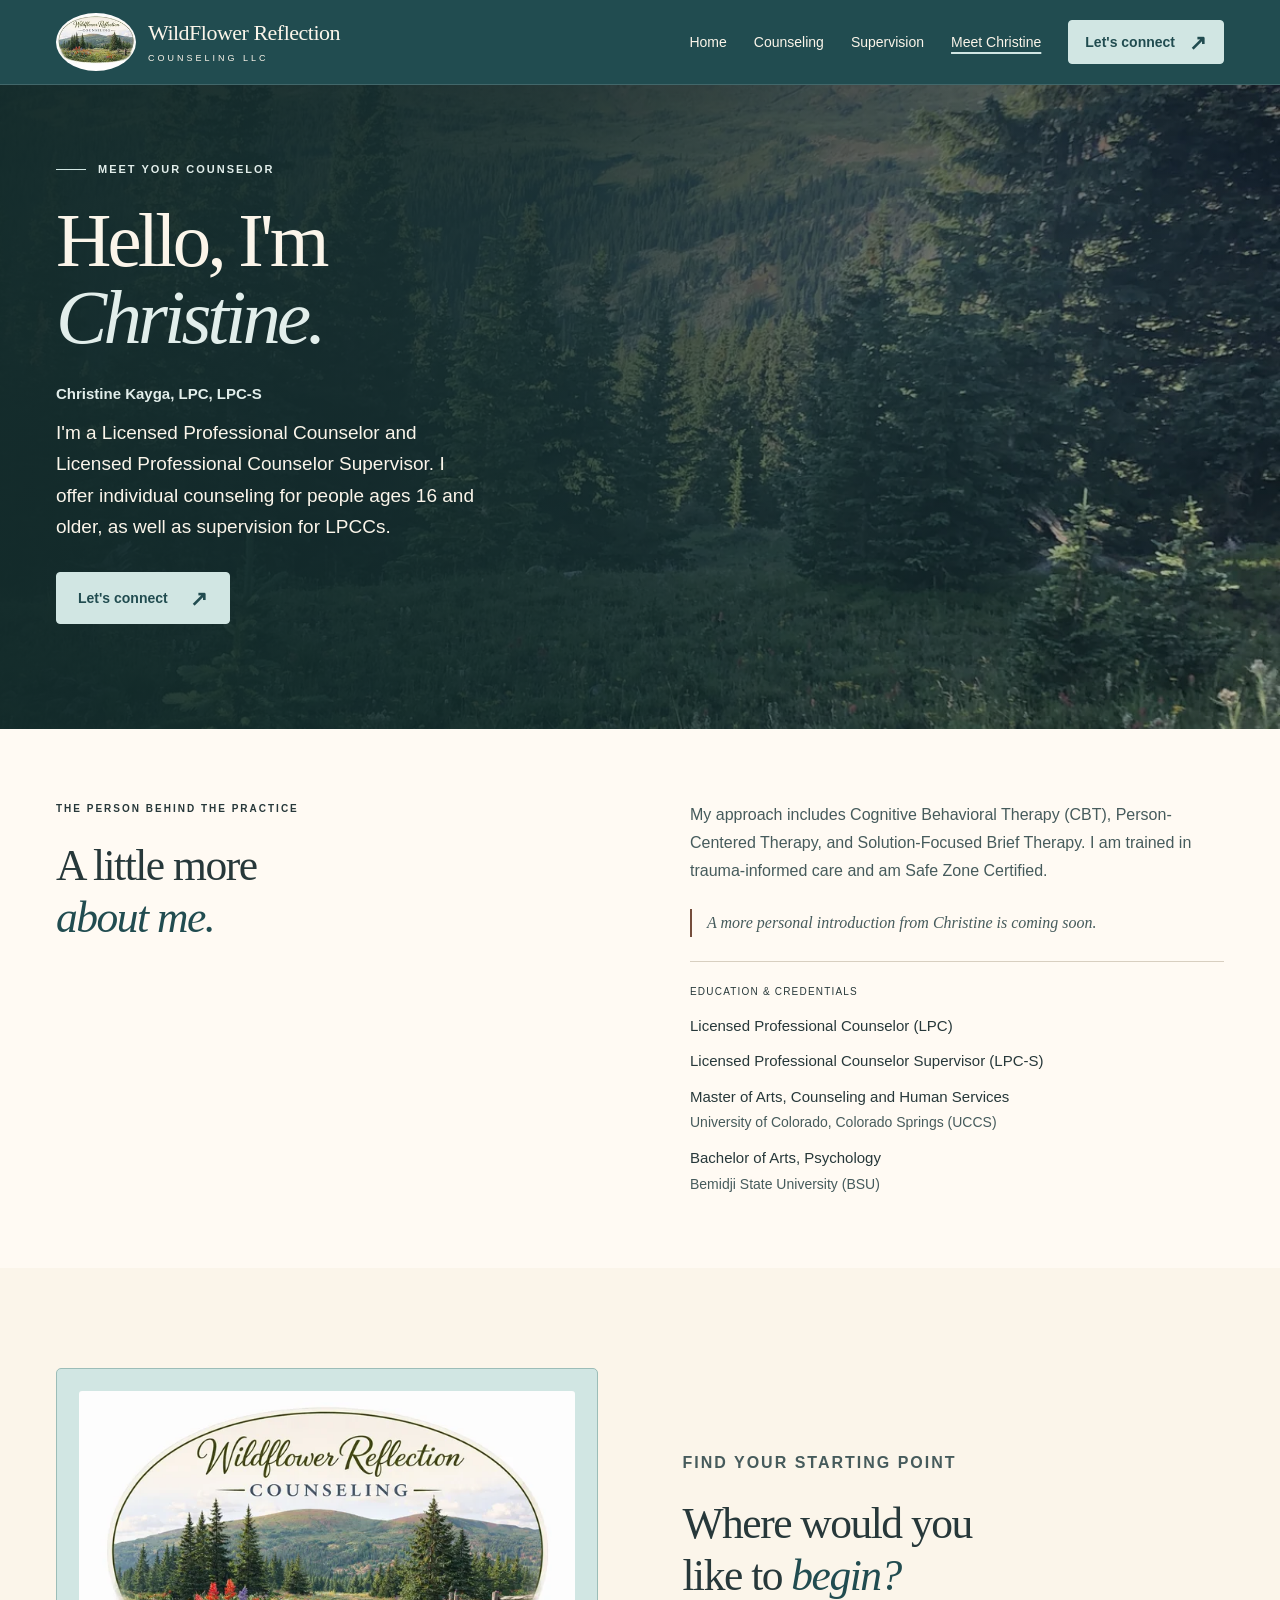
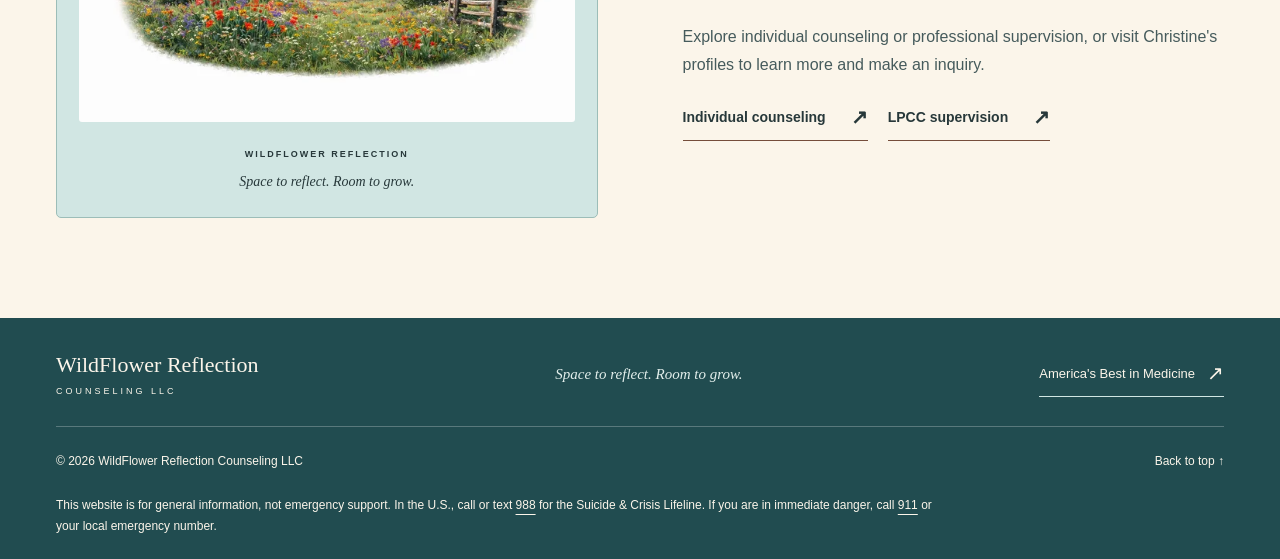
==== christine.html @ 5a918723 "Switch WildFlower to Linen & Riverstone palette Co-authored-by: Copilot <223556219+Copilot@users.nor" ====
<!doctype html>
<html lang="en">
  <head>
    <meta charset="utf-8">
    <meta name="viewport" content="width=device-width, initial-scale=1">
    <meta name="theme-color" content="#214c50">
    <meta name="description" content="Meet Christine Kayga, LPC, LPC-S. Explore her counseling approaches, education, and credentials at WildFlower Reflection Counseling LLC.">
    <title>Meet Christine Kayga | WildFlower Reflection Counseling</title>
    <link rel="icon" href="favicon.svg" type="image/svg+xml">
    <link rel="stylesheet" href="styles.css?v=linen-riverstone">
    <script src="script.js" defer></script>
  </head>
  <body>
    <a class="skip-link" href="#main">Skip to content</a>
    <header class="site-header">
      <div class="container header-inner">
        <a class="brand" href="index.html" aria-label="WildFlower Reflection Counseling home">
          <img src="image/wildflower-logo-160.webp" width="160" height="107" alt="Wildflower Reflection Counseling mountain and wildflower logo">
          <span class="brand-name">WildFlower Reflection<span>COUNSELING LLC</span></span>
        </a>
        <button class="menu-toggle" type="button" aria-expanded="false" aria-controls="primary-nav">Menu <span aria-hidden="true">☰</span></button>
        <nav class="primary-nav" id="primary-nav" aria-label="Main navigation">
          <a href="index.html">Home</a>
          <a href="counseling.html">Counseling</a>
          <a href="supervision.html">Supervision</a>
          <a href="christine.html" aria-current="page">Meet Christine</a>
          <a class="button button-small" href="connect.html">Let's connect <span aria-hidden="true">↗</span></a>
        </nav>
      </div>
    </header>
    <main id="main">
      <section class="hero page-hero container" id="top" aria-labelledby="hero-title">
        <div class="hero-copy">
          <p class="eyebrow"><span class="little-line"></span> MEET YOUR COUNSELOR</p>
          <h1 id="hero-title">Hello, I'm<br><em>Christine.</em></h1>
          <p class="credential-line">Christine Kayga, LPC, LPC-S</p>
          <p class="hero-description">I'm a Licensed Professional Counselor and Licensed Professional Counselor Supervisor. I offer individual counseling for people ages 16 and older, as well as supervision for LPCCs.</p>
          <a class="button" href="connect.html">Let's connect <span aria-hidden="true">↗</span></a>
        </div>
        <div class="hero-visual">
          <div class="photo-frame" data-background-media>
            <img class="hero-photo" src="image/mountain-meadow-1200.webp" srcset="image/mountain-meadow-640.webp 640w, image/mountain-meadow-1200.webp 1200w" sizes="100vw" alt="" width="2000" height="1500" fetchpriority="high">
            <video class="background-video" data-src="" muted loop playsinline preload="none" aria-hidden="true" tabindex="-1"></video>
            <button class="video-toggle" type="button" hidden>Play background video</button>
          </div>
          <p class="video-status sr-only" role="status"></p>
        </div>
      </section>
      <section class="faq-section section" aria-labelledby="bio-title">
        <div class="container approach-section">
          <div><p class="eyebrow">THE PERSON BEHIND THE PRACTICE</p><h2 id="bio-title">A little more<br><em>about me.</em></h2></div>
          <div class="about-copy">
            <p>My approach includes Cognitive Behavioral Therapy (CBT), Person-Centered Therapy, and Solution-Focused Brief Therapy. I am trained in trauma-informed care and am Safe Zone Certified.</p>
            <!-- Replace this note with Christine's approved first-person bio when supplied. -->
            <p class="bio-note">A more personal introduction from Christine is coming soon.</p>
            <!-- Add Christine's approved mission statement here when supplied. -->
            <div class="education"><h3>Education &amp; credentials</h3><ul><li><strong>Licensed Professional Counselor (LPC)</strong></li><li><strong>Licensed Professional Counselor Supervisor (LPC-S)</strong></li><li><strong>Master of Arts, Counseling and Human Services</strong><span>University of Colorado, Colorado Springs (UCCS)</span></li><li><strong>Bachelor of Arts, Psychology</strong><span>Bemidji State University (BSU)</span></li></ul></div>
          </div>
        </div>
      </section>
      <section class="section container about-section" aria-labelledby="story-title">
        <div class="about-art">
          <div class="logo-mat"><img src="image/wildflower-logo-640.webp" alt="Wildflower Reflection Counseling logo featuring a mountain meadow in bloom" width="640" height="427" loading="lazy" decoding="async"></div>
          <div class="about-caption"><span class="eyebrow">WILDFLOWER REFLECTION</span><span>Space to reflect. Room to grow.</span></div>
        </div>
        <div class="approach-copy"><p class="eyebrow">FIND YOUR STARTING POINT</p><h2 id="story-title">Where would you<br>like to <em>begin?</em></h2><p>Explore individual counseling or professional supervision, or visit Christine's profiles to learn more and make an inquiry.</p><div class="page-links"><a class="text-link" href="counseling.html">Individual counseling <span aria-hidden="true">↗</span></a><a class="text-link" href="supervision.html">LPCC supervision <span aria-hidden="true">↗</span></a></div></div>
      </section>
    </main>
    <footer class="site-footer">
      <div class="container">
        <div class="footer-main"><a class="footer-brand" href="index.html">WildFlower Reflection<span>COUNSELING LLC</span></a><p>Space to reflect. Room to grow.</p><a class="text-link" href="https://americasbestinmedicine.com/providers/christinem-kayga" target="_blank" rel="noopener noreferrer">America's Best in Medicine <span aria-hidden="true">↗</span><span class="sr-only"> (opens in a new tab)</span></a></div>
        <div class="footer-bottom"><p>&copy; <span id="year">2026</span> WildFlower Reflection Counseling LLC</p><a href="#top">Back to top ↑</a></div>
        <p class="crisis-note">This website is for general information, not emergency support. In the U.S., call or text <a href="tel:988">988</a> for the Suicide &amp; Crisis Lifeline. If you are in immediate danger, call <a href="tel:911">911</a> or your local emergency number.</p>
      </div>
    </footer>
  </body>
</html>
---- styles.css ----
@charset "UTF-8";

:root {
  color-scheme: light;
  --cream: #fbf5ea;
  --oat-light: #fffaf3;
  --oat-deep: #eee5d7;
  --patina: #214c50;
  --patina-hover: #173a3e;
  --turquoise: #d1e6e3;
  --turquoise-light: #e2eeeb;
  --turquoise-line: #9cbdb8;
  --ink: #27383a;
  --muted: #465b5c;
  --clay: #754d3b;
  --line: #d8cfc0;
  --serif: Georgia, "Times New Roman", serif;
  --sans: "Avenir Next", Avenir, "Segoe UI", sans-serif;
}

* { box-sizing: border-box; }
html { scroll-behavior: smooth; scroll-padding-top: 106px; }
body { margin: 0; background: var(--cream); color: var(--ink); font-family: var(--sans); font-size: 16px; line-height: 1.75; -webkit-font-smoothing: antialiased; }
a { color: inherit; text-underline-offset: 5px; }
button { font: inherit; }
img { display: block; max-width: 100%; height: auto; }
svg { display: block; }
::selection { background: var(--turquoise); color: var(--ink); }
:focus-visible { outline: 3px solid var(--clay); outline-offset: 5px; }
.container { width: min(1200px, calc(100% - 112px)); margin-inline: auto; }
.svg-definitions { position: absolute; width: 0; height: 0; overflow: hidden; }
.sr-only { position: absolute; width: 1px; height: 1px; padding: 0; margin: -1px; overflow: hidden; clip-path: inset(50%); white-space: nowrap; border: 0; }
.skip-link { position: fixed; top: 12px; left: 12px; padding: 10px 20px; background: var(--ink); color: white; z-index: 20; transform: translateY(-160%); }
.skip-link:focus { transform: translateY(0); }
.site-header { position: sticky; top: 0; z-index: 10; background: var(--patina); color: var(--cream); border-bottom: 1px solid #ffffff26; }
.header-inner { display: flex; align-items: center; justify-content: space-between; gap: 30px; min-height: 84px; }
.brand { display: flex; align-items: center; gap: 12px; min-height: 44px; text-decoration: none; }
.brand img { width: 80px; height: 58px; object-fit: cover; border-radius: 50%; }
.brand-name { font-family: var(--serif); font-size: 22px; line-height: 1.2; letter-spacing: -.5px; }
.brand-name > span, .footer-brand > span { display: block; font-family: var(--sans); font-size: 9px; font-weight: 500; letter-spacing: 3px; margin-top: 7px; }
.primary-nav { display: flex; align-items: center; gap: 27px; font-size: 14px; font-weight: 500; }
.primary-nav > a:not(.button) { display: inline-flex; align-items: center; min-height: 44px; text-decoration: none; }
.primary-nav > a:not(.button):hover { text-decoration: underline; }
.primary-nav > a[aria-current="page"]:not(.button) { text-decoration: underline; text-decoration-color: var(--turquoise); text-decoration-thickness: 2px; }
.primary-nav > .button[aria-current="page"] { box-shadow: inset 0 0 0 2px var(--patina), inset 0 0 0 3px var(--turquoise); }
.menu-toggle { display: none; }
.button { display: inline-flex; align-items: center; justify-content: center; gap: 22px; min-height: 52px; padding: 12px 21px; background: var(--patina); color: var(--cream); border: 1px solid var(--patina); border-radius: 4px; font-size: 14px; font-weight: 600; text-decoration: none; transition: background .2s, color .2s; }
.button:hover { background: var(--patina-hover); }
.button > span[aria-hidden] { font-size: 21px; line-height: 1; }
.button-small { min-height: 44px; padding: 8px 16px; gap: 14px; }
.site-header .button, .hero .button { background: var(--turquoise); border-color: var(--turquoise); color: var(--patina); }
.site-header .button:hover, .hero .button:hover { background: var(--turquoise-light); }
.site-header :focus-visible, .hero :focus-visible, .site-footer :focus-visible { outline-color: var(--oat-light); }
.hero { position: relative; isolation: isolate; display: grid; align-items: center; width: 100%; min-height: clamp(530px, 73svh, 780px); background: var(--patina); color: var(--cream); }
.hero-copy { position: relative; width: min(1200px, calc(100% - 112px)); margin-inline: auto; padding-block: 76px 105px; pointer-events: none; }
.hero-copy :is(h1, p, a) { pointer-events: auto; }
.hero-actions { display: flex; flex-wrap: wrap; gap: 12px; }
.hero .button-outline { background: transparent; color: var(--cream); border-color: var(--cream); }
.hero .button-outline:hover { background: var(--cream); color: var(--patina); }
.eyebrow { font-size: 10px; font-weight: 600; letter-spacing: 2px; line-height: 1.6; margin: 0 0 23px; }
.hero .eyebrow { display: flex; gap: 12px; align-items: center; color: var(--turquoise-light); font-size: 11px; letter-spacing: 2px; }
.little-line { width: 30px; height: 1px; background: var(--turquoise); flex-shrink: 0; }
h1, h2, h3, p { margin-top: 0; }
h1, h2, h3 { font-family: var(--serif); font-weight: 400; }
h1 { font-size: clamp(54px, 7.5vw, 108px); line-height: 1.01; letter-spacing: -.05em; margin-bottom: 24px; }
h1 em, h2 em { font-weight: 400; color: var(--patina); }
.hero h1 em { color: var(--turquoise-light); }
.hero-description { max-width: 40ch; color: var(--cream); font-size: clamp(16px, 1.5vw, 19px); line-height: 1.65; margin-bottom: 30px; }
.hero-visual { position: absolute; z-index: -1; inset: 0; pointer-events: none; }
.photo-frame { position: absolute; inset: 0; overflow: hidden; }
.photo-frame::after { content: ""; position: absolute; inset: 0; background: linear-gradient(90deg, #132b2af5, #132b2acd 43%, #132b2a33 100%); pointer-events: none; }
.hero-photo { width: 100%; height: 100%; object-fit: cover; object-position: center 38%; }
.background-video { position: absolute; inset: 0; width: 100%; height: 100%; object-fit: cover; opacity: 0; pointer-events: none; }
.has-video .background-video { opacity: 1; }
.video-toggle { position: absolute; z-index: 2; bottom: 36px; right: clamp(20px, 4vw, 56px); min-height: 44px; width: max-content; max-width: calc(100% - 40px); padding: 9px 16px; border: 1px solid #ffffff80; border-radius: 4px; background: var(--patina); color: white; font-size: 12px; cursor: pointer; pointer-events: auto; }
.video-toggle:hover { background: var(--patina-hover); }
.video-toggle[hidden] { display: none; }
.video-status:not(.sr-only) { position: absolute; z-index: 2; right: clamp(20px, 4vw, 56px); bottom: 88px; max-width: min(32ch, calc(100% - 40px)); padding: 8px 12px; border-radius: 4px; background: var(--patina); color: var(--cream); font-size: 12px; line-height: 1.5; margin: 0; }
.hero:has(.video-toggle:not([hidden])) .hero-copy { padding-bottom: 176px; }
.page-hero { min-height: clamp(410px, 57svh, 610px); }
.page-hero h1 { font-size: clamp(48px, 6vw, 86px); }
.credential-line { color: var(--turquoise-light); font-weight: 600; font-size: 15px; margin-bottom: 10px; }
.approach-grid { display: grid; grid-template-columns: repeat(3, minmax(0, 1fr)); gap: 20px; }
.approach-grid .service-card { padding: 28px; }
.approach-grid h3 { font-size: 27px; margin-top: 25px; }
.section-description { max-width: 600px; font-size: 14px; color: var(--muted); margin-bottom: 28px; }
.approach-details, .inquiry-section { padding-bottom: 65px; }
.page-links { display: flex; flex-wrap: wrap; gap: 20px; }
.profile-actions { display: flex; flex-direction: column; align-items: stretch; gap: 12px; margin-top: auto; }
.inquiry-section h3 { margin-top: 25px; }
.inquiry-note { max-width: 800px; margin: 28px 0 0; font-size: 13px; color: var(--muted); }
.values-strip { background: var(--oat-deep); border-block: 1px solid var(--line); }
.values-inner { display: flex; justify-content: center; align-items: center; gap: 62px; padding-block: 21px; font-size: 11px; letter-spacing: 1.2px; }
.value-star { color: var(--clay); font-size: 20px; }
.section { padding-block: 100px; }
h2 { font-size: clamp(35px, 3.4vw, 47px); line-height: 1.18; letter-spacing: -1.5px; margin-bottom: 22px; }
.approach-section { display: grid; grid-template-columns: 1fr 1fr; gap: 100px; align-items: start; }
.approach-section h2 { margin-bottom: 0; }
.approach-copy { padding-top: 4px; }
.approach-copy p { font-size: 16px; color: var(--muted); }
.approach-copy .lead { font-size: 18px; line-height: 1.65; color: var(--ink); margin-bottom: 16px; }
.text-link { display: inline-flex; justify-content: space-between; align-items: center; gap: 25px; min-height: 44px; font-size: 14px; font-weight: 600; text-decoration: none; border-bottom: 1px solid var(--clay); padding-block: 5px; }
.text-link:hover { border-bottom-color: var(--ink); }
.text-link > span[aria-hidden] { font-size: 20px; }
.services-section { padding-block: 77px 42px; background: var(--oat-light); }
.section-heading { display: flex; justify-content: space-between; gap: 20px; align-items: center; margin-bottom: 33px; }
.section-heading .eyebrow { margin-bottom: 15px; }
.section-heading h2 { margin-bottom: 0; }
.heading-flower { width: 65px; height: 88px; transform: rotate(12deg); margin-right: 12px; color: var(--clay); }
.service-grid { display: grid; grid-template-columns: 1fr 1fr; gap: 24px; }
.service-card { display: flex; flex-direction: column; padding: 34px 38px; background: var(--turquoise); border: 1px solid var(--turquoise-line); border-top: 3px solid var(--patina); border-radius: 5px; }
.supervision-card { background: var(--turquoise-light); }
.card-top { display: flex; align-items: center; justify-content: space-between; margin-bottom: 27px; gap: 10px; }
.card-number { font-size: 11px; letter-spacing: 1.5px; font-weight: 650; color: var(--clay); }
.card-icon { width: 35px; height: 35px; border: 1px solid var(--turquoise-line); border-radius: 50%; display: grid; place-items: center; font-size: 21px; }
.service-card h3 { font-size: 34px; letter-spacing: -.7px; line-height: 1.15; margin-bottom: 19px; }
.service-card p { color: var(--muted); font-size: 16px; max-width: 42ch; margin-bottom: 24px; }
.approach-grid .service-card p { margin-bottom: 0; }
.service-tags { display: flex; flex-wrap: wrap; gap: 8px; margin-top: auto; margin-bottom: 25px; }
.service-tags > span { border: 1px solid var(--turquoise-line); border-radius: 20px; font-size: 11px; padding: 4px 12px; }
.service-card .text-link { display: flex; padding-top: 15px; border-bottom: 0; border-top: 1px solid var(--turquoise-line); }
.services-note { text-align: center; font-family: var(--serif); font-size: 14px; font-style: italic; margin: 28px 0 0; color: var(--muted); }
.about-section { display: grid; grid-template-columns: 1fr 1fr; gap: 85px; align-items: center; }
.about-art { padding: 22px; border: 1px solid var(--turquoise-line); border-radius: 5px; background: var(--turquoise); }
.logo-mat { display: flex; align-items: center; background: #fff; border-radius: 3px; overflow: hidden; }
.logo-mat img { width: 100%; }
.about-caption { text-align: center; margin-top: 25px; }
.about-caption .eyebrow { display: block; margin-bottom: 6px; font-size: 9px; }
.about-caption > span:last-child { font-family: var(--serif); font-style: italic; font-size: 14px; }
.about-copy .eyebrow { margin-bottom: 16px; }
.about-copy h2 { margin-bottom: 10px; }
.about-copy p { font-size: 16px; color: var(--muted); }
.about-copy .bio-note { font-family: var(--serif); font-size: 16px; font-style: italic; border-left: 2px solid var(--clay); padding-left: 15px; margin-block: 24px; }
.education { border-top: 1px solid var(--line); padding-top: 21px; }
.education h3 { font-family: var(--sans); font-size: 10px; letter-spacing: 1.2px; text-transform: uppercase; margin-bottom: 12px; }
.education ul { list-style: none; padding: 0; margin: 0; }
.education li { font-size: 15px; line-height: 1.7; margin-top: 10px; }
.education strong { font-weight: 500; display: block; }
.education li span { color: var(--muted); font-size: 14px; }
.faq-section { background: var(--oat-light); padding-block: 72px; }
.faq-layout { display: grid; grid-template-columns: .85fr 1.15fr; gap: 90px; }
.faq-layout > div > p:last-child { color: var(--muted); font-size: 13px; }
.faq-list { border-top: 1px solid var(--line); }
details { border-bottom: 1px solid var(--line); }
summary { display: flex; align-items: center; justify-content: space-between; gap: 16px; list-style: none; cursor: pointer; font-size: 16px; font-weight: 600; padding: 18px 0; }
summary::-webkit-details-marker { display: none; }
summary span { font-size: 22px; font-weight: 300; transition: transform .2s; }
details[open] summary span { transform: rotate(45deg); }
details p { color: var(--muted); font-size: 16px; padding-right: 28px; margin-bottom: 22px; }
.button-outline { background: transparent; color: var(--patina); }
.button-outline:hover { background: var(--oat-light); }
.site-footer { background: var(--patina); color: var(--cream); padding-block: 33px 22px; }
.footer-main { display: flex; align-items: center; justify-content: space-between; gap: 25px; padding-bottom: 29px; }
.footer-brand { font-family: var(--serif); font-size: 22px; line-height: 1.2; text-decoration: none; }
.footer-main p { font-family: var(--serif); font-style: italic; font-size: 15px; color: var(--turquoise-light); margin: 0; }
.footer-main .text-link { font-size: 13px; gap: 12px; font-weight: 400; border-color: var(--turquoise); }
.footer-bottom { display: flex; align-items: center; justify-content: space-between; border-top: 1px solid #ffffff40; padding-top: 12px; font-size: 12px; color: var(--cream); gap: 15px; }
.footer-bottom p { margin: 0; }
.footer-bottom a { display: inline-flex; align-items: center; min-height: 44px; text-decoration: none; }
.crisis-note { font-size: 12px; color: var(--cream); margin: 12px 0 0; max-width: 890px; }

@media (max-width: 1100px) {
  .container:not(.hero), .hero-copy { width: calc(100% - 64px); }
  .brand-name { font-size: 19px; }
  .brand img { width: 62px; height: 46px; }
  .primary-nav { gap: 19px; font-size: 12px; }
  .values-inner { gap: 35px; }
  .approach-section, .about-section, .faq-layout { gap: 50px; }
  .service-card { padding: 29px; }
}
@media (max-width: 800px) {
  html { scroll-padding-top: 84px; }
  html:not(.js) { scroll-padding-top: 20px; }
  html:not(.js) .site-header { position: static; }
  .header-inner { flex-wrap: wrap; padding-block: 10px; gap: 9px; min-height: 72px; }
  .brand-name { font-size: 20px; }
  .brand img { width: 67px; height: 49px; }
  .primary-nav { width: 100%; justify-content: space-between; gap: 16px; }
  .js .menu-toggle { display: flex; align-items: center; gap: 8px; min-height: 44px; background: transparent; border: 1px solid #ffffff65; padding: 6px 12px; border-radius: 3px; font-size: 13px; color: inherit; }
  .js .primary-nav { display: none; }
  .js .primary-nav.is-open { display: flex; max-height: max(75px, calc(100dvh - 100px)); overflow: auto; padding: 8px 6px; }
  .hero-copy { padding-block: 74px 88px; }
  .photo-frame::after { background: linear-gradient(90deg, #132b2af0, #132b2acb 65%, #132b2a75); }
  .approach-grid { grid-template-columns: 1fr; }
  .approach-grid .service-card p { max-width: none; font-size: 14px; }
  .values-inner { gap: 22px; font-size: 9px; letter-spacing: .5px; }
  .section { padding-block: 65px; }
  .approach-section, .about-section, .faq-layout { gap: 32px; }
  .service-card { padding: 24px; }
  .service-card h3 { font-size: 30px; }
  .card-number { letter-spacing: 1px; }
  .about-art { padding-inline: 15px; }
  .footer-main { flex-wrap: wrap; }
}
@media (max-width: 600px) {
  .container:not(.hero), .hero-copy { width: calc(100% - 40px); }
  .brand { gap: 8px; }
  .brand-name { font-size: 17px; }
  .brand-name > span { font-size: 8px; letter-spacing: 2px; }
  .brand img { width: 48px; height: 38px; }
  .header-inner { gap: 12px; }
  .js .menu-toggle { padding: 5px 9px; }
  .primary-nav, .js .primary-nav.is-open { flex-direction: column; align-items: stretch; gap: 0; }
  .primary-nav > a { padding: 12px; justify-content: center; text-align: center; }
  .primary-nav .button { margin-top: 8px; }
  .hero { min-height: 0; }
  .hero-copy { padding-block: 64px 60px; }
  .hero .eyebrow { font-size: 10px; letter-spacing: 1.2px; margin-bottom: 18px; }
  .hero h1 { font-size: clamp(44px, 11vw, 66px); }
  .hero-actions { flex-direction: column; align-items: stretch; max-width: 335px; }
  .hero-actions .button { justify-content: space-between; }
  .hero-photo { object-position: 59% 38%; }
  .photo-frame::after { background: linear-gradient(130deg, #132b2aef, #132b2aba 65%, #132b2a99); }
  .values-inner { flex-wrap: wrap; column-gap: 13px; row-gap: 4px; padding-block: 16px; font-size: 9px; }
  .value-star { font-size: 14px; }
  .values-inner > .value-star:nth-of-type(4) { display: none; }
  .values-inner > span:last-child { flex-basis: 100%; text-align: center; }
  .section { padding-block: 56px; }
  .approach-section, .about-section, .faq-layout { grid-template-columns: 1fr; gap: 28px; }
  h2 { font-size: 36px; }
  .eyebrow { margin-bottom: 16px; }
  .approach-copy .lead { font-size: 17px; }
  .services-section { padding-block: 50px 27px; }
  .section-heading { gap: 5px; }
  .section-heading h2 { font-size: 34px; }
  .heading-flower { width: 50px; height: 70px; flex-shrink: 0; margin-right: 0; }
  .service-grid { grid-template-columns: 1fr; gap: 16px; }
  .service-card { padding: 27px; }
  .service-card h3 { font-size: 34px; }
  .services-note { font-size: 12px; }
  .about-art { max-width: 390px; margin-inline: auto; width: 100%; padding: 28px 20px 22px; }
  .about-copy { padding-top: 10px; }
  .faq-layout { gap: 20px; }
  .faq-layout h2 br { display: none; }
  .faq-layout > div > p:last-child br { display: none; }
  .footer-main { flex-direction: column; align-items: flex-start; gap: 20px; }
  .footer-bottom { align-items: center; }
  .footer-bottom a { white-space: nowrap; }
}
@media (max-width: 359px) {
  .brand-name { font-size: 15px; }
  .brand img { width: 40px; }
  .hero .eyebrow { letter-spacing: .5px; }
}
@media (prefers-reduced-motion: reduce) {
  html { scroll-behavior: auto; }
  *, *::before, *::after { transition: none !important; }
}
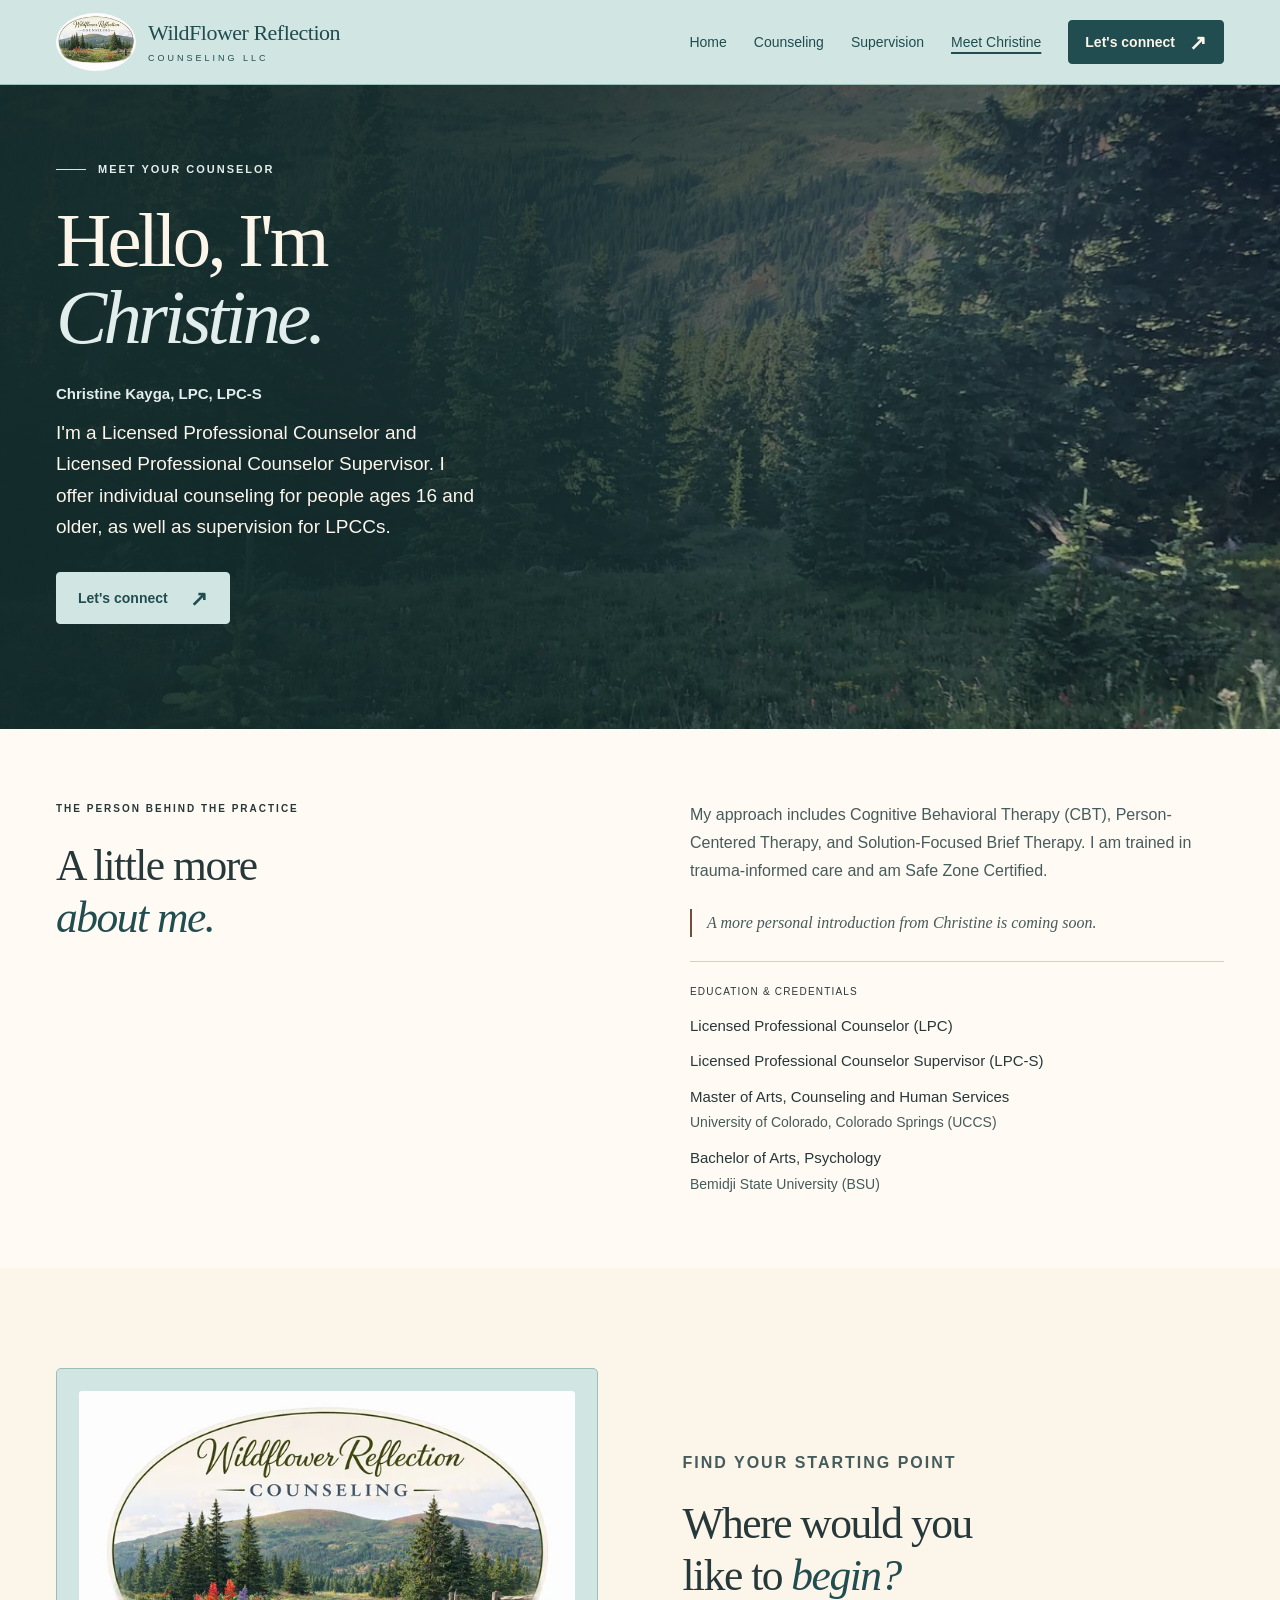
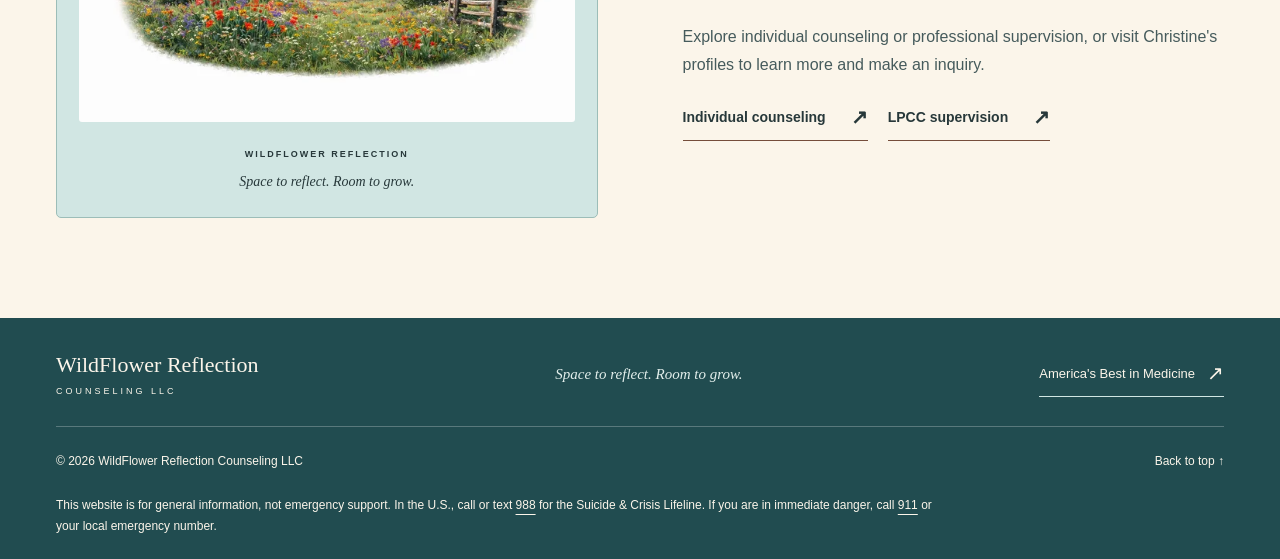
==== commit d701badd: "Coordinate sticky navigation with the turquoise palette Co-authored-by: Copilot <223556219+Copilot@u" ====
--- a/christine.html
+++ b/christine.html
@@ -3,7 +3,7 @@
   <head>
     <meta charset="utf-8">
     <meta name="viewport" content="width=device-width, initial-scale=1">
-    <meta name="theme-color" content="#214c50">
+    <meta name="theme-color" content="#d1e6e3">
     <meta name="description" content="Meet Christine Kayga, LPC, LPC-S. Explore her counseling approaches, education, and credentials at WildFlower Reflection Counseling LLC.">
     <title>Meet Christine Kayga | WildFlower Reflection Counseling</title>
     <link rel="icon" href="favicon.svg" type="image/svg+xml">
--- a/styles.css
+++ b/styles.css
@@ -32,7 +32,7 @@
 .sr-only { position: absolute; width: 1px; height: 1px; padding: 0; margin: -1px; overflow: hidden; clip-path: inset(50%); white-space: nowrap; border: 0; }
 .skip-link { position: fixed; top: 12px; left: 12px; padding: 10px 20px; background: var(--ink); color: white; z-index: 20; transform: translateY(-160%); }
 .skip-link:focus { transform: translateY(0); }
-.site-header { position: sticky; top: 0; z-index: 10; background: var(--patina); color: var(--cream); border-bottom: 1px solid #ffffff26; }
+.site-header { position: sticky; top: 0; z-index: 10; background: var(--turquoise); color: var(--patina); border-bottom: 1px solid var(--turquoise-line); }
 .header-inner { display: flex; align-items: center; justify-content: space-between; gap: 30px; min-height: 84px; }
 .brand { display: flex; align-items: center; gap: 12px; min-height: 44px; text-decoration: none; }
 .brand img { width: 80px; height: 58px; object-fit: cover; border-radius: 50%; }
@@ -41,16 +41,17 @@
 .primary-nav { display: flex; align-items: center; gap: 27px; font-size: 14px; font-weight: 500; }
 .primary-nav > a:not(.button) { display: inline-flex; align-items: center; min-height: 44px; text-decoration: none; }
 .primary-nav > a:not(.button):hover { text-decoration: underline; }
-.primary-nav > a[aria-current="page"]:not(.button) { text-decoration: underline; text-decoration-color: var(--turquoise); text-decoration-thickness: 2px; }
+.primary-nav > a[aria-current="page"]:not(.button) { text-decoration: underline; text-decoration-color: var(--patina); text-decoration-thickness: 2px; }
 .primary-nav > .button[aria-current="page"] { box-shadow: inset 0 0 0 2px var(--patina), inset 0 0 0 3px var(--turquoise); }
 .menu-toggle { display: none; }
 .button { display: inline-flex; align-items: center; justify-content: center; gap: 22px; min-height: 52px; padding: 12px 21px; background: var(--patina); color: var(--cream); border: 1px solid var(--patina); border-radius: 4px; font-size: 14px; font-weight: 600; text-decoration: none; transition: background .2s, color .2s; }
 .button:hover { background: var(--patina-hover); }
 .button > span[aria-hidden] { font-size: 21px; line-height: 1; }
 .button-small { min-height: 44px; padding: 8px 16px; gap: 14px; }
-.site-header .button, .hero .button { background: var(--turquoise); border-color: var(--turquoise); color: var(--patina); }
-.site-header .button:hover, .hero .button:hover { background: var(--turquoise-light); }
-.site-header :focus-visible, .hero :focus-visible, .site-footer :focus-visible { outline-color: var(--oat-light); }
+.hero .button { background: var(--turquoise); border-color: var(--turquoise); color: var(--patina); }
+.hero .button:hover { background: var(--turquoise-light); }
+.site-header :focus-visible { outline-color: var(--patina); }
+.hero :focus-visible, .site-footer :focus-visible { outline-color: var(--oat-light); }
 .hero { position: relative; isolation: isolate; display: grid; align-items: center; width: 100%; min-height: clamp(530px, 73svh, 780px); background: var(--patina); color: var(--cream); }
 .hero-copy { position: relative; width: min(1200px, calc(100% - 112px)); margin-inline: auto; padding-block: 76px 105px; pointer-events: none; }
 .hero-copy :is(h1, p, a) { pointer-events: auto; }
@@ -176,7 +177,7 @@
   .brand-name { font-size: 20px; }
   .brand img { width: 67px; height: 49px; }
   .primary-nav { width: 100%; justify-content: space-between; gap: 16px; }
-  .js .menu-toggle { display: flex; align-items: center; gap: 8px; min-height: 44px; background: transparent; border: 1px solid #ffffff65; padding: 6px 12px; border-radius: 3px; font-size: 13px; color: inherit; }
+  .js .menu-toggle { display: flex; align-items: center; gap: 8px; min-height: 44px; background: transparent; border: 1px solid var(--patina); padding: 6px 12px; border-radius: 3px; font-size: 13px; color: inherit; }
   .js .primary-nav { display: none; }
   .js .primary-nav.is-open { display: flex; max-height: max(75px, calc(100dvh - 100px)); overflow: auto; padding: 8px 6px; }
   .hero-copy { padding-block: 74px 88px; }
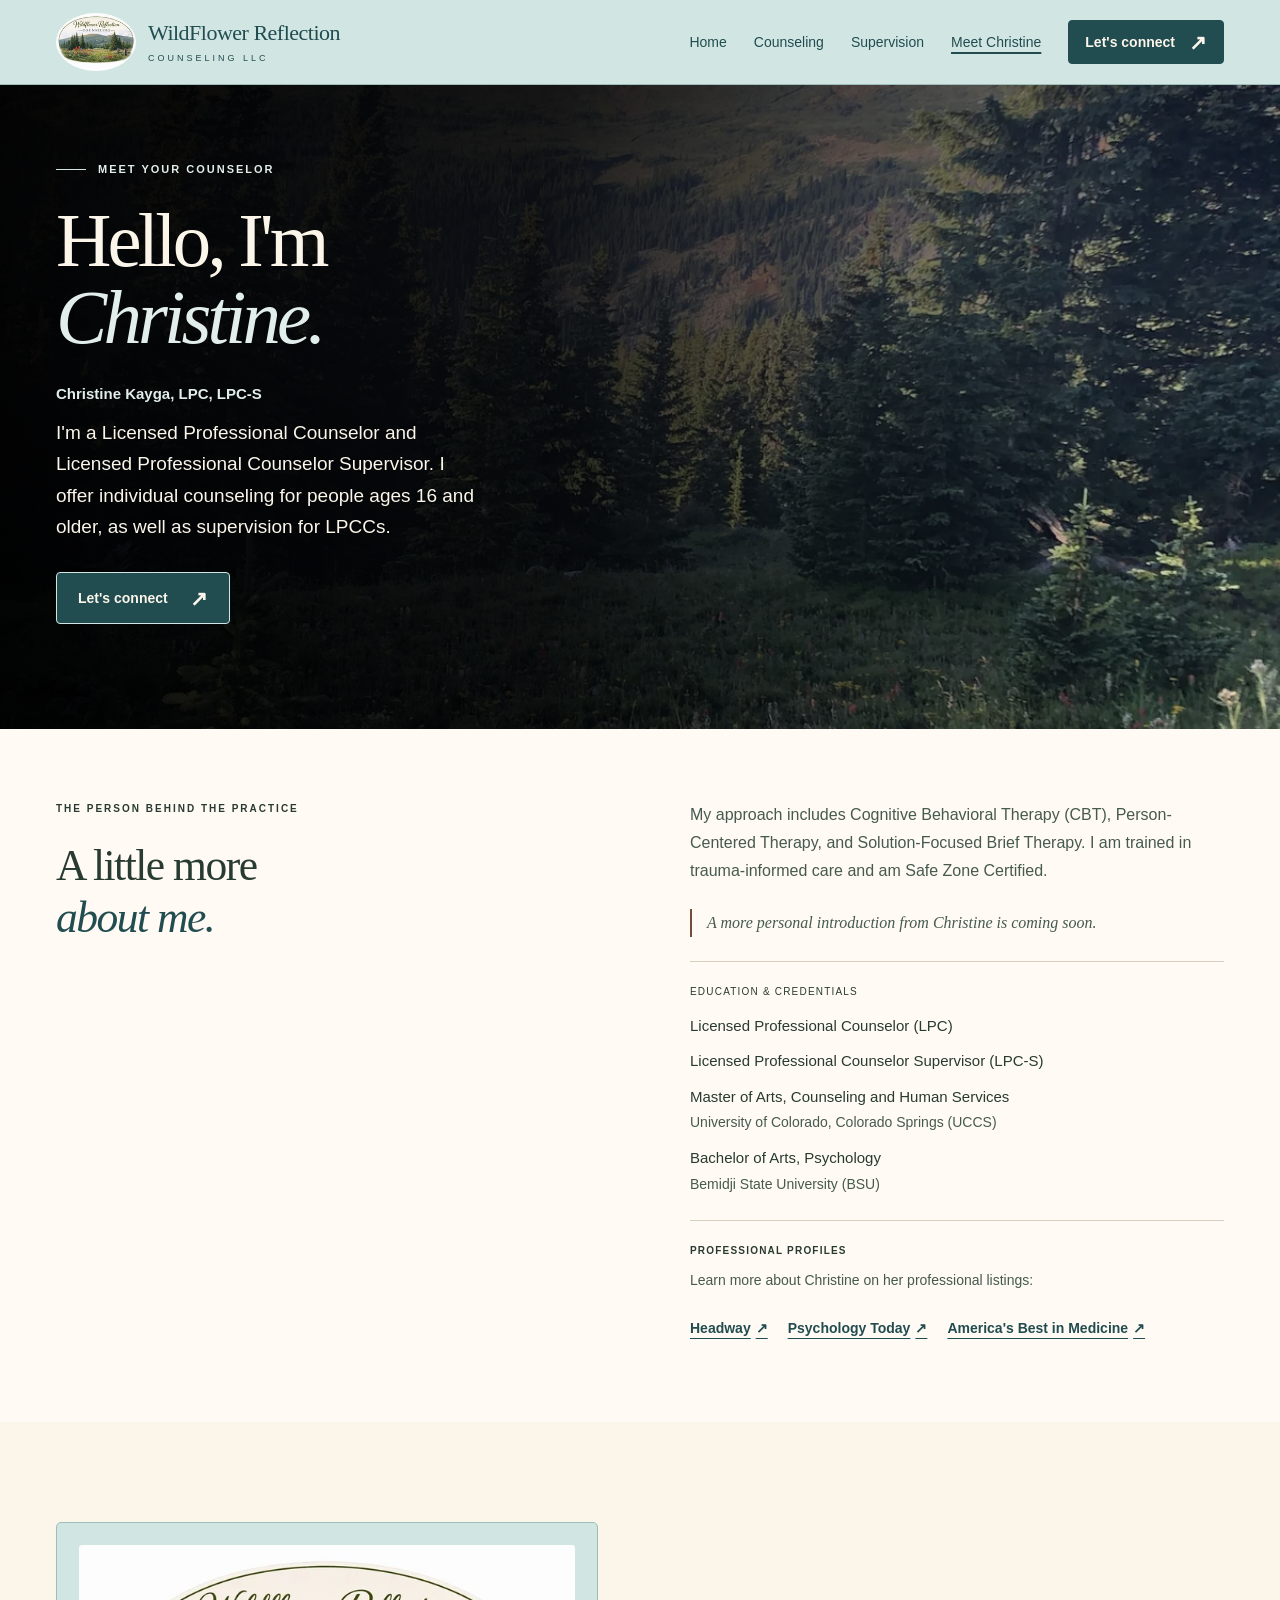
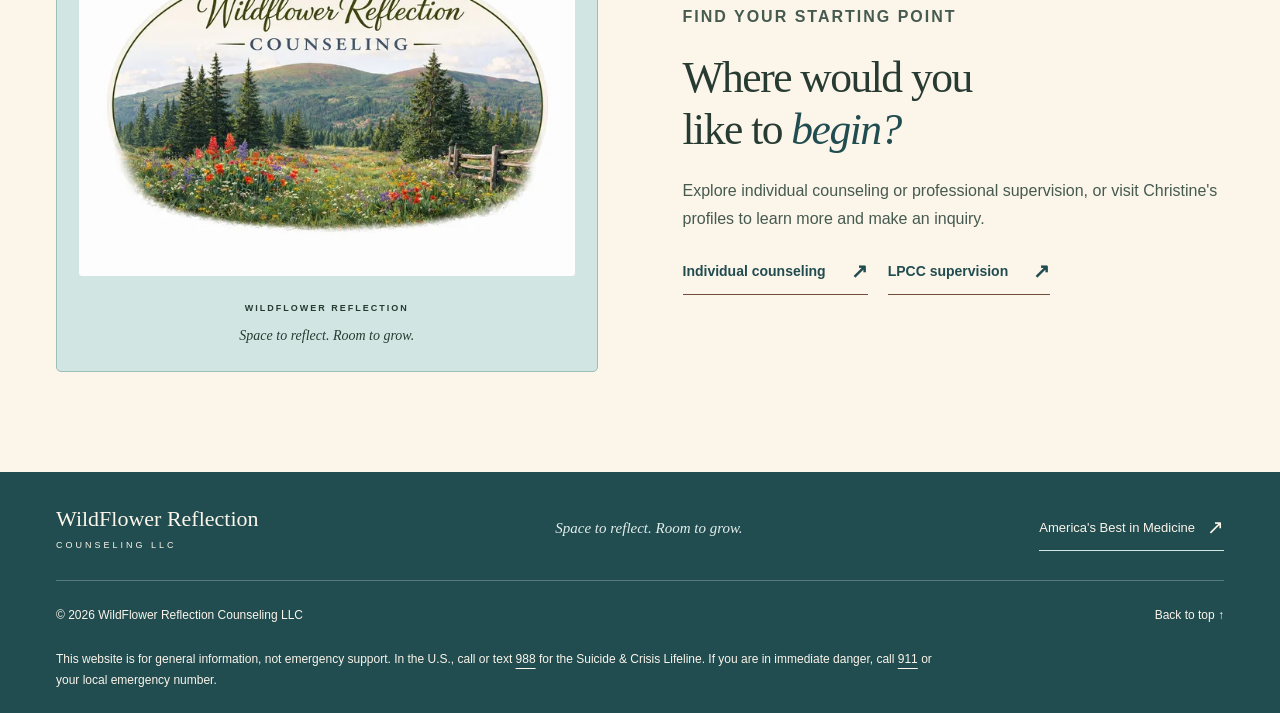
==== commit 92eab8ee: "Refine WildFlower around its original design direction Co-authored-by: Copilot <223556219+Copilot@us" ====
--- a/christine.html
+++ b/christine.html
@@ -7,7 +7,7 @@
     <meta name="description" content="Meet Christine Kayga, LPC, LPC-S. Explore her counseling approaches, education, and credentials at WildFlower Reflection Counseling LLC.">
     <title>Meet Christine Kayga | WildFlower Reflection Counseling</title>
     <link rel="icon" href="favicon.svg" type="image/svg+xml">
-    <link rel="stylesheet" href="styles.css?v=linen-riverstone">
+    <link rel="stylesheet" href="styles.css?v=wildflower-welcome">
     <script src="script.js" defer></script>
   </head>
   <body>
@@ -55,6 +55,15 @@
             <p class="bio-note">A more personal introduction from Christine is coming soon.</p>
             <!-- Add Christine's approved mission statement here when supplied. -->
             <div class="education"><h3>Education &amp; credentials</h3><ul><li><strong>Licensed Professional Counselor (LPC)</strong></li><li><strong>Licensed Professional Counselor Supervisor (LPC-S)</strong></li><li><strong>Master of Arts, Counseling and Human Services</strong><span>University of Colorado, Colorado Springs (UCCS)</span></li><li><strong>Bachelor of Arts, Psychology</strong><span>Bemidji State University (BSU)</span></li></ul></div>
+            <div class="professional-profiles">
+              <h3>Professional profiles</h3>
+              <p>Learn more about Christine on her professional listings:</p>
+              <ul>
+                <li><a href="https://care.headway.co/providers/christine-kayga" target="_blank" rel="noopener noreferrer">Headway <span aria-hidden="true">↗</span><span class="sr-only"> (opens in a new tab)</span></a></li>
+                <li><a href="https://www.psychologytoday.com/profile/979548" target="_blank" rel="noopener noreferrer">Psychology Today <span aria-hidden="true">↗</span><span class="sr-only"> (opens in a new tab)</span></a></li>
+                <li><a href="https://americasbestinmedicine.com/providers/christinem-kayga" target="_blank" rel="noopener noreferrer">America's Best in Medicine <span aria-hidden="true">↗</span><span class="sr-only"> (opens in a new tab)</span></a></li>
+              </ul>
+            </div>
           </div>
         </div>
       </section>
--- a/styles.css
+++ b/styles.css
@@ -10,8 +10,8 @@
   --turquoise: #d1e6e3;
   --turquoise-light: #e2eeeb;
   --turquoise-line: #9cbdb8;
-  --ink: #27383a;
-  --muted: #465b5c;
+  --ink: #283b32;
+  --muted: #465a50;
   --clay: #754d3b;
   --line: #d8cfc0;
   --serif: Georgia, "Times New Roman", serif;
@@ -48,8 +48,8 @@
 .button:hover { background: var(--patina-hover); }
 .button > span[aria-hidden] { font-size: 21px; line-height: 1; }
 .button-small { min-height: 44px; padding: 8px 16px; gap: 14px; }
-.hero .button { background: var(--turquoise); border-color: var(--turquoise); color: var(--patina); }
-.hero .button:hover { background: var(--turquoise-light); }
+.hero .button { background: var(--patina); border-color: var(--turquoise); color: var(--cream); }
+.hero .button:hover { background: var(--patina-hover); }
 .site-header :focus-visible { outline-color: var(--patina); }
 .hero :focus-visible, .site-footer :focus-visible { outline-color: var(--oat-light); }
 .hero { position: relative; isolation: isolate; display: grid; align-items: center; width: 100%; min-height: clamp(530px, 73svh, 780px); background: var(--patina); color: var(--cream); }
@@ -69,7 +69,7 @@
 .hero-description { max-width: 40ch; color: var(--cream); font-size: clamp(16px, 1.5vw, 19px); line-height: 1.65; margin-bottom: 30px; }
 .hero-visual { position: absolute; z-index: -1; inset: 0; pointer-events: none; }
 .photo-frame { position: absolute; inset: 0; overflow: hidden; }
-.photo-frame::after { content: ""; position: absolute; inset: 0; background: linear-gradient(90deg, #132b2af5, #132b2acd 43%, #132b2a33 100%); pointer-events: none; }
+.photo-frame::after { content: ""; position: absolute; inset: 0; background: linear-gradient(90deg, #000000f5, #000000cd 43%, #00000000 100%); pointer-events: none; }
 .hero-photo { width: 100%; height: 100%; object-fit: cover; object-position: center 38%; }
 .background-video { position: absolute; inset: 0; width: 100%; height: 100%; object-fit: cover; opacity: 0; pointer-events: none; }
 .has-video .background-video { opacity: 1; }
@@ -100,7 +100,7 @@
 .approach-copy { padding-top: 4px; }
 .approach-copy p { font-size: 16px; color: var(--muted); }
 .approach-copy .lead { font-size: 18px; line-height: 1.65; color: var(--ink); margin-bottom: 16px; }
-.text-link { display: inline-flex; justify-content: space-between; align-items: center; gap: 25px; min-height: 44px; font-size: 14px; font-weight: 600; text-decoration: none; border-bottom: 1px solid var(--clay); padding-block: 5px; }
+.text-link { display: inline-flex; justify-content: space-between; align-items: center; gap: 25px; min-height: 44px; color: var(--patina); font-size: 14px; font-weight: 600; text-decoration: none; border-bottom: 1px solid var(--clay); padding-block: 5px; }
 .text-link:hover { border-bottom-color: var(--ink); }
 .text-link > span[aria-hidden] { font-size: 20px; }
 .services-section { padding-block: 77px 42px; background: var(--oat-light); }
@@ -117,6 +117,7 @@
 .service-card h3 { font-size: 34px; letter-spacing: -.7px; line-height: 1.15; margin-bottom: 19px; }
 .service-card p { color: var(--muted); font-size: 16px; max-width: 42ch; margin-bottom: 24px; }
 .approach-grid .service-card p { margin-bottom: 0; }
+.approach-grid .service-card .approach-name { margin-top: 20px; padding-top: 14px; border-top: 1px solid var(--turquoise-line); color: var(--patina); font-size: 13px; font-weight: 600; }
 .service-tags { display: flex; flex-wrap: wrap; gap: 8px; margin-top: auto; margin-bottom: 25px; }
 .service-tags > span { border: 1px solid var(--turquoise-line); border-radius: 20px; font-size: 11px; padding: 4px 12px; }
 .service-card .text-link { display: flex; padding-top: 15px; border-bottom: 0; border-top: 1px solid var(--turquoise-line); }
@@ -138,6 +139,11 @@
 .education li { font-size: 15px; line-height: 1.7; margin-top: 10px; }
 .education strong { font-weight: 500; display: block; }
 .education li span { color: var(--muted); font-size: 14px; }
+.professional-profiles { border-top: 1px solid var(--line); margin-top: 24px; padding-top: 21px; }
+.professional-profiles h3 { font-family: var(--sans); font-size: 10px; font-weight: 600; letter-spacing: 1.2px; text-transform: uppercase; margin-bottom: 8px; }
+.professional-profiles p { font-size: 14px; }
+.professional-profiles ul { display: flex; flex-wrap: wrap; gap: 4px 20px; padding: 0; margin: 0; list-style: none; }
+.professional-profiles a { display: inline-flex; align-items: center; gap: 5px; min-height: 44px; color: var(--patina); font-size: 14px; font-weight: 600; }
 .faq-section { background: var(--oat-light); padding-block: 72px; }
 .faq-layout { display: grid; grid-template-columns: .85fr 1.15fr; gap: 90px; }
 .faq-layout > div > p:last-child { color: var(--muted); font-size: 13px; }
@@ -154,7 +160,7 @@
 .footer-main { display: flex; align-items: center; justify-content: space-between; gap: 25px; padding-bottom: 29px; }
 .footer-brand { font-family: var(--serif); font-size: 22px; line-height: 1.2; text-decoration: none; }
 .footer-main p { font-family: var(--serif); font-style: italic; font-size: 15px; color: var(--turquoise-light); margin: 0; }
-.footer-main .text-link { font-size: 13px; gap: 12px; font-weight: 400; border-color: var(--turquoise); }
+.footer-main .text-link { color: var(--cream); font-size: 13px; gap: 12px; font-weight: 400; border-color: var(--turquoise); }
 .footer-bottom { display: flex; align-items: center; justify-content: space-between; border-top: 1px solid #ffffff40; padding-top: 12px; font-size: 12px; color: var(--cream); gap: 15px; }
 .footer-bottom p { margin: 0; }
 .footer-bottom a { display: inline-flex; align-items: center; min-height: 44px; text-decoration: none; }
@@ -181,7 +187,7 @@
   .js .primary-nav { display: none; }
   .js .primary-nav.is-open { display: flex; max-height: max(75px, calc(100dvh - 100px)); overflow: auto; padding: 8px 6px; }
   .hero-copy { padding-block: 74px 88px; }
-  .photo-frame::after { background: linear-gradient(90deg, #132b2af0, #132b2acb 65%, #132b2a75); }
+  .photo-frame::after { background: linear-gradient(90deg, #000000f0, #000000cb 65%, #00000075); }
   .approach-grid { grid-template-columns: 1fr; }
   .approach-grid .service-card p { max-width: none; font-size: 14px; }
   .values-inner { gap: 22px; font-size: 9px; letter-spacing: .5px; }
@@ -211,7 +217,7 @@
   .hero-actions { flex-direction: column; align-items: stretch; max-width: 335px; }
   .hero-actions .button { justify-content: space-between; }
   .hero-photo { object-position: 59% 38%; }
-  .photo-frame::after { background: linear-gradient(130deg, #132b2aef, #132b2aba 65%, #132b2a99); }
+  .photo-frame::after { background: linear-gradient(130deg, #000000ef, #000000ba 65%, #00000099); }
   .values-inner { flex-wrap: wrap; column-gap: 13px; row-gap: 4px; padding-block: 16px; font-size: 9px; }
   .value-star { font-size: 14px; }
   .values-inner > .value-star:nth-of-type(4) { display: none; }
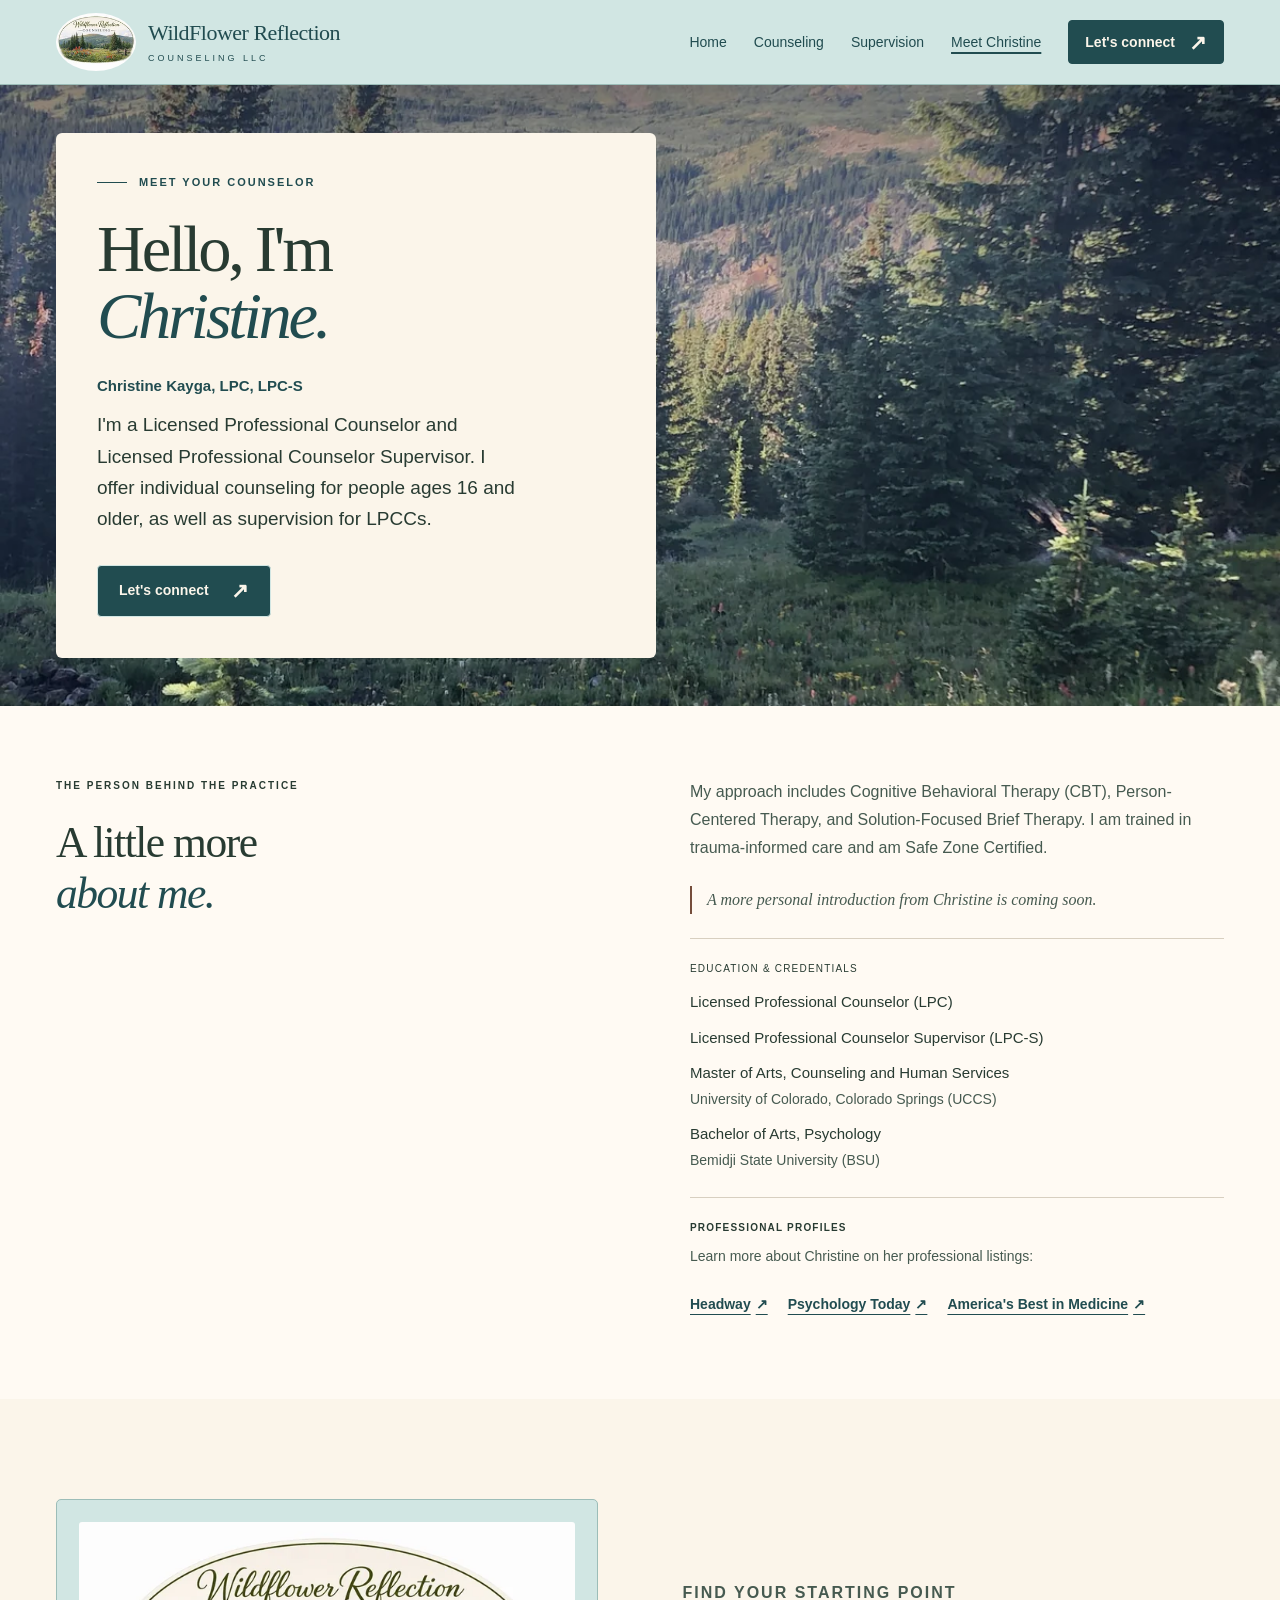
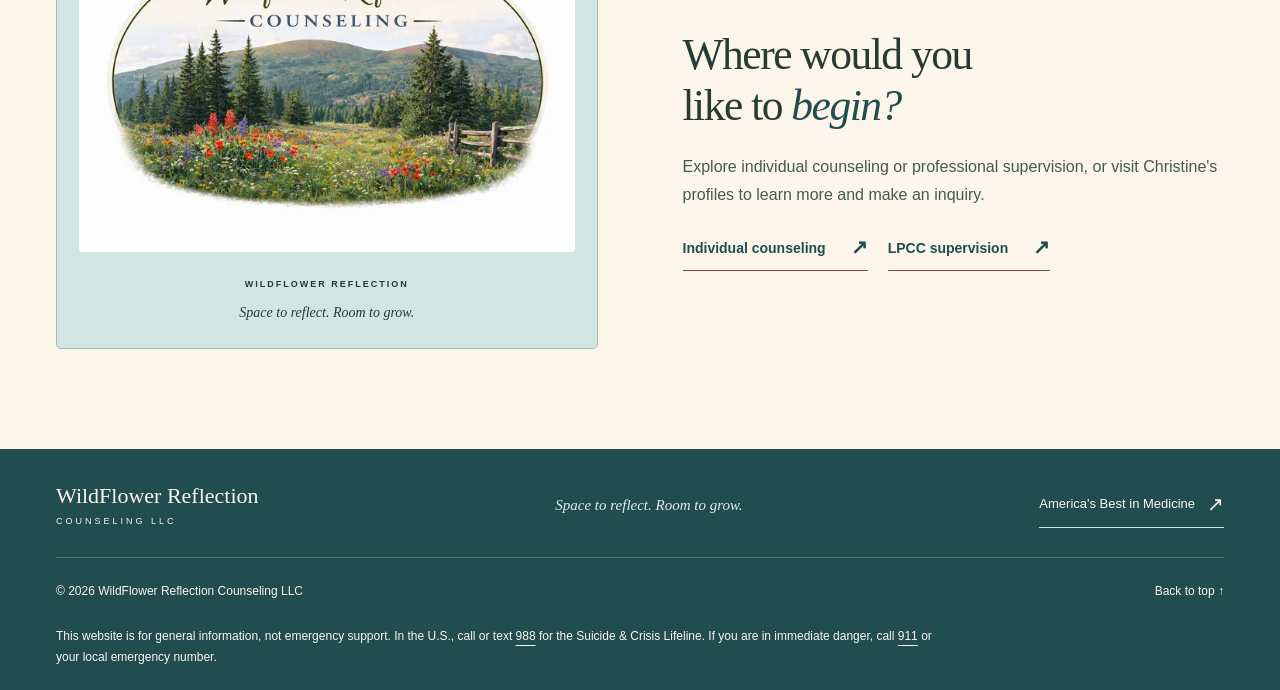
==== commit 9c7d7088: "Remove the dark overlay from hero photos Co-authored-by: Copilot <223556219+Copilot@users.noreply.gi" ====
--- a/christine.html
+++ b/christine.html
@@ -7,7 +7,7 @@
     <meta name="description" content="Meet Christine Kayga, LPC, LPC-S. Explore her counseling approaches, education, and credentials at WildFlower Reflection Counseling LLC.">
     <title>Meet Christine Kayga | WildFlower Reflection Counseling</title>
     <link rel="icon" href="favicon.svg" type="image/svg+xml">
-    <link rel="stylesheet" href="styles.css?v=wildflower-welcome">
+    <link rel="stylesheet" href="styles.css?v=wildflower-heroes">
     <script src="script.js" defer></script>
   </head>
   <body>
--- a/styles.css
+++ b/styles.css
@@ -51,25 +51,23 @@
 .hero .button { background: var(--patina); border-color: var(--turquoise); color: var(--cream); }
 .hero .button:hover { background: var(--patina-hover); }
 .site-header :focus-visible { outline-color: var(--patina); }
-.hero :focus-visible, .site-footer :focus-visible { outline-color: var(--oat-light); }
-.hero { position: relative; isolation: isolate; display: grid; align-items: center; width: 100%; min-height: clamp(530px, 73svh, 780px); background: var(--patina); color: var(--cream); }
-.hero-copy { position: relative; width: min(1200px, calc(100% - 112px)); margin-inline: auto; padding-block: 76px 105px; pointer-events: none; }
-.hero-copy :is(h1, p, a) { pointer-events: auto; }
+.hero-visual :focus-visible, .site-footer :focus-visible { outline-color: var(--oat-light); }
+.hero { --hero-gutter: 56px; position: relative; isolation: isolate; display: grid; align-items: center; width: 100%; min-height: clamp(530px, 73svh, 780px); background: var(--patina); color: var(--cream); }
+.hero-copy { position: relative; width: min(600px, calc(100% - 2 * var(--hero-gutter))); margin: 48px max(var(--hero-gutter), calc((100% - 1200px) / 2)); padding: clamp(22px, 3.2vw, 46px); border-radius: 6px; background: var(--cream); color: var(--ink); }
 .hero-actions { display: flex; flex-wrap: wrap; gap: 12px; }
-.hero .button-outline { background: transparent; color: var(--cream); border-color: var(--cream); }
-.hero .button-outline:hover { background: var(--cream); color: var(--patina); }
+.hero .button-outline { background: transparent; color: var(--patina); border-color: var(--patina); }
+.hero .button-outline:hover { background: var(--turquoise); }
 .eyebrow { font-size: 10px; font-weight: 600; letter-spacing: 2px; line-height: 1.6; margin: 0 0 23px; }
-.hero .eyebrow { display: flex; gap: 12px; align-items: center; color: var(--turquoise-light); font-size: 11px; letter-spacing: 2px; }
-.little-line { width: 30px; height: 1px; background: var(--turquoise); flex-shrink: 0; }
+.hero .eyebrow { display: flex; gap: 12px; align-items: center; color: var(--patina); font-size: 11px; letter-spacing: 2px; }
+.little-line { width: 30px; height: 1px; background: currentColor; flex-shrink: 0; }
 h1, h2, h3, p { margin-top: 0; }
 h1, h2, h3 { font-family: var(--serif); font-weight: 400; }
 h1 { font-size: clamp(54px, 7.5vw, 108px); line-height: 1.01; letter-spacing: -.05em; margin-bottom: 24px; }
 h1 em, h2 em { font-weight: 400; color: var(--patina); }
-.hero h1 em { color: var(--turquoise-light); }
-.hero-description { max-width: 40ch; color: var(--cream); font-size: clamp(16px, 1.5vw, 19px); line-height: 1.65; margin-bottom: 30px; }
+.hero h1 { font-size: clamp(44px, 5.2vw, 76px); }
+.hero-description { max-width: 40ch; font-size: clamp(16px, 1.5vw, 19px); line-height: 1.65; margin-bottom: 30px; }
 .hero-visual { position: absolute; z-index: -1; inset: 0; pointer-events: none; }
 .photo-frame { position: absolute; inset: 0; overflow: hidden; }
-.photo-frame::after { content: ""; position: absolute; inset: 0; background: linear-gradient(90deg, #000000f5, #000000cd 43%, #00000000 100%); pointer-events: none; }
 .hero-photo { width: 100%; height: 100%; object-fit: cover; object-position: center 38%; }
 .background-video { position: absolute; inset: 0; width: 100%; height: 100%; object-fit: cover; opacity: 0; pointer-events: none; }
 .has-video .background-video { opacity: 1; }
@@ -77,10 +75,9 @@
 .video-toggle:hover { background: var(--patina-hover); }
 .video-toggle[hidden] { display: none; }
 .video-status:not(.sr-only) { position: absolute; z-index: 2; right: clamp(20px, 4vw, 56px); bottom: 88px; max-width: min(32ch, calc(100% - 40px)); padding: 8px 12px; border-radius: 4px; background: var(--patina); color: var(--cream); font-size: 12px; line-height: 1.5; margin: 0; }
-.hero:has(.video-toggle:not([hidden])) .hero-copy { padding-bottom: 176px; }
+.hero:has(.video-toggle:not([hidden])) .hero-copy { margin-bottom: 176px; }
 .page-hero { min-height: clamp(410px, 57svh, 610px); }
-.page-hero h1 { font-size: clamp(48px, 6vw, 86px); }
-.credential-line { color: var(--turquoise-light); font-weight: 600; font-size: 15px; margin-bottom: 10px; }
+.credential-line { color: var(--patina); font-weight: 600; font-size: 15px; margin-bottom: 10px; }
 .approach-grid { display: grid; grid-template-columns: repeat(3, minmax(0, 1fr)); gap: 20px; }
 .approach-grid .service-card { padding: 28px; }
 .approach-grid h3 { font-size: 27px; margin-top: 25px; }
@@ -167,7 +164,8 @@
 .crisis-note { font-size: 12px; color: var(--cream); margin: 12px 0 0; max-width: 890px; }
 
 @media (max-width: 1100px) {
-  .container:not(.hero), .hero-copy { width: calc(100% - 64px); }
+  .container:not(.hero) { width: calc(100% - 64px); }
+  .hero { --hero-gutter: 32px; }
   .brand-name { font-size: 19px; }
   .brand img { width: 62px; height: 46px; }
   .primary-nav { gap: 19px; font-size: 12px; }
@@ -186,8 +184,6 @@
   .js .menu-toggle { display: flex; align-items: center; gap: 8px; min-height: 44px; background: transparent; border: 1px solid var(--patina); padding: 6px 12px; border-radius: 3px; font-size: 13px; color: inherit; }
   .js .primary-nav { display: none; }
   .js .primary-nav.is-open { display: flex; max-height: max(75px, calc(100dvh - 100px)); overflow: auto; padding: 8px 6px; }
-  .hero-copy { padding-block: 74px 88px; }
-  .photo-frame::after { background: linear-gradient(90deg, #000000f0, #000000cb 65%, #00000075); }
   .approach-grid { grid-template-columns: 1fr; }
   .approach-grid .service-card p { max-width: none; font-size: 14px; }
   .values-inner { gap: 22px; font-size: 9px; letter-spacing: .5px; }
@@ -200,7 +196,7 @@
   .footer-main { flex-wrap: wrap; }
 }
 @media (max-width: 600px) {
-  .container:not(.hero), .hero-copy { width: calc(100% - 40px); }
+  .container:not(.hero) { width: calc(100% - 40px); }
   .brand { gap: 8px; }
   .brand-name { font-size: 17px; }
   .brand-name > span { font-size: 8px; letter-spacing: 2px; }
@@ -210,14 +206,13 @@
   .primary-nav, .js .primary-nav.is-open { flex-direction: column; align-items: stretch; gap: 0; }
   .primary-nav > a { padding: 12px; justify-content: center; text-align: center; }
   .primary-nav .button { margin-top: 8px; }
-  .hero { min-height: 0; }
-  .hero-copy { padding-block: 64px 60px; }
+  .hero { --hero-gutter: 20px; min-height: 0; }
+  .hero-copy { margin-top: clamp(140px, 38vw, 220px); margin-bottom: 24px; }
   .hero .eyebrow { font-size: 10px; letter-spacing: 1.2px; margin-bottom: 18px; }
-  .hero h1 { font-size: clamp(44px, 11vw, 66px); }
+  .hero h1 { font-size: clamp(38px, 9.5vw, 56px); }
   .hero-actions { flex-direction: column; align-items: stretch; max-width: 335px; }
   .hero-actions .button { justify-content: space-between; }
   .hero-photo { object-position: 59% 38%; }
-  .photo-frame::after { background: linear-gradient(130deg, #000000ef, #000000ba 65%, #00000099); }
   .values-inner { flex-wrap: wrap; column-gap: 13px; row-gap: 4px; padding-block: 16px; font-size: 9px; }
   .value-star { font-size: 14px; }
   .values-inner > .value-star:nth-of-type(4) { display: none; }
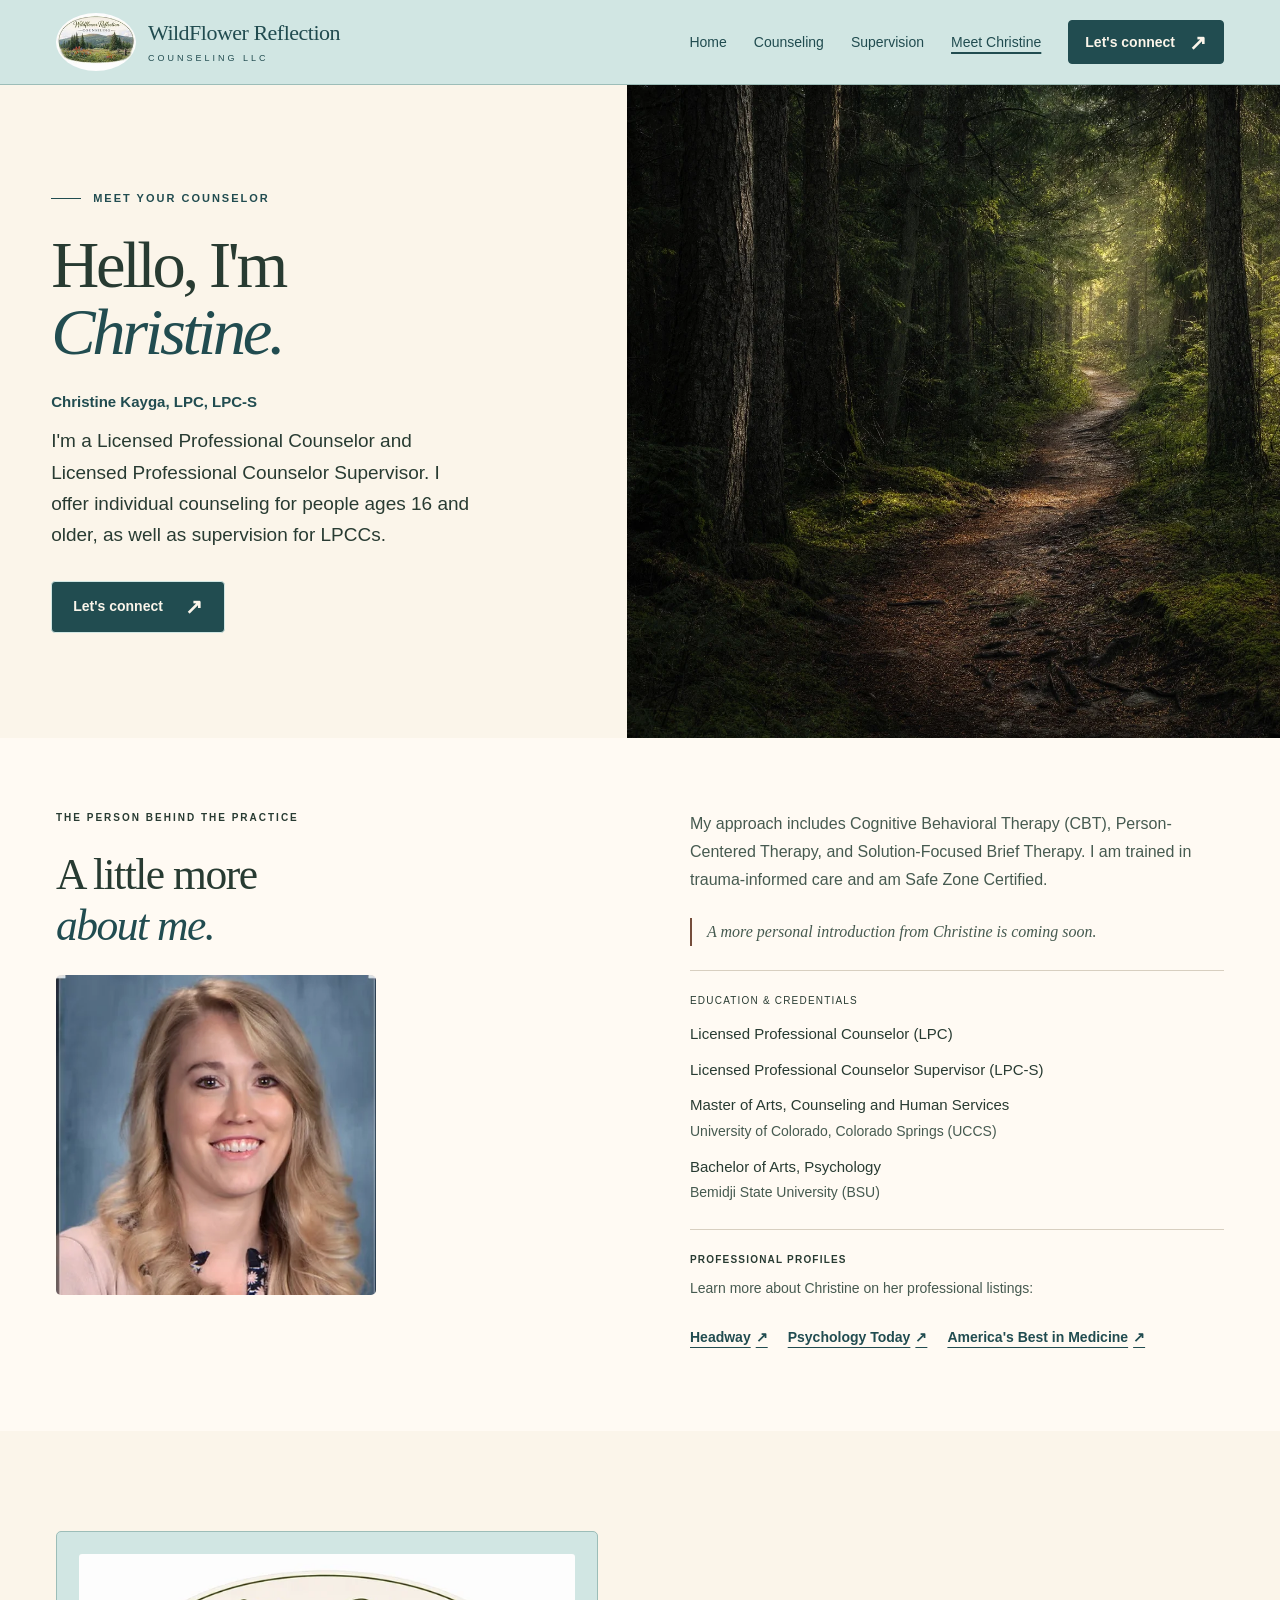
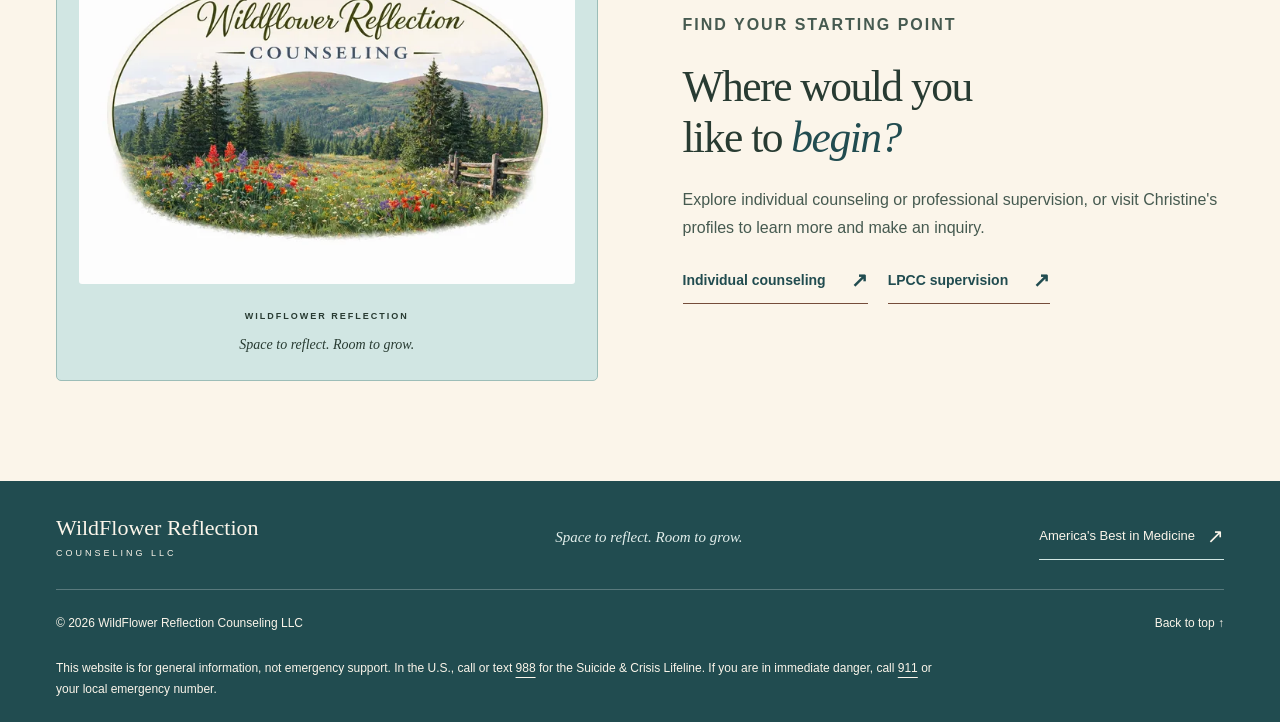
==== commit 6bd64c29: "Show each hero photo in full and add Christine’s portrait Co-authored-by: Copilot <223556219+Copilot" ====
--- a/christine.html
+++ b/christine.html
@@ -7,7 +7,7 @@
     <meta name="description" content="Meet Christine Kayga, LPC, LPC-S. Explore her counseling approaches, education, and credentials at WildFlower Reflection Counseling LLC.">
     <title>Meet Christine Kayga | WildFlower Reflection Counseling</title>
     <link rel="icon" href="favicon.svg" type="image/svg+xml">
-    <link rel="stylesheet" href="styles.css?v=wildflower-heroes">
+    <link rel="stylesheet" href="styles.css?v=wildflower-full-photos">
     <script src="script.js" defer></script>
   </head>
   <body>
@@ -39,7 +39,7 @@
         </div>
         <div class="hero-visual">
           <div class="photo-frame" data-background-media>
-            <img class="hero-photo" src="image/mountain-meadow-1200.webp" srcset="image/mountain-meadow-640.webp 640w, image/mountain-meadow-1200.webp 1200w" sizes="100vw" alt="" width="2000" height="1500" fetchpriority="high">
+            <img class="hero-photo" src="image/christine-1200.webp" srcset="image/christine-640.webp 640w, image/christine-1200.webp 1200w, image/christine-1600.webp 1600w" sizes="(max-width: 800px) 100vw, min(51vw, 800px)" alt="" width="1200" height="1200" fetchpriority="high">
             <video class="background-video" data-src="" muted loop playsinline preload="none" aria-hidden="true" tabindex="-1"></video>
             <button class="video-toggle" type="button" hidden>Play background video</button>
           </div>
@@ -48,7 +48,11 @@
       </section>
       <section class="faq-section section" aria-labelledby="bio-title">
         <div class="container approach-section">
-          <div><p class="eyebrow">THE PERSON BEHIND THE PRACTICE</p><h2 id="bio-title">A little more<br><em>about me.</em></h2></div>
+          <div>
+            <p class="eyebrow">THE PERSON BEHIND THE PRACTICE</p>
+            <h2 id="bio-title">A little more<br><em>about me.</em></h2>
+            <img class="christine-portrait" src="image/christine-kayga-portrait.webp" alt="Christine Kayga" width="500" height="500" loading="lazy" decoding="async">
+          </div>
           <div class="about-copy">
             <p>My approach includes Cognitive Behavioral Therapy (CBT), Person-Centered Therapy, and Solution-Focused Brief Therapy. I am trained in trauma-informed care and am Safe Zone Certified.</p>
             <!-- Replace this note with Christine's approved first-person bio when supplied. -->
--- a/styles.css
+++ b/styles.css
@@ -52,8 +52,8 @@
 .hero .button:hover { background: var(--patina-hover); }
 .site-header :focus-visible { outline-color: var(--patina); }
 .hero-visual :focus-visible, .site-footer :focus-visible { outline-color: var(--oat-light); }
-.hero { --hero-gutter: 56px; position: relative; isolation: isolate; display: grid; align-items: center; width: 100%; min-height: clamp(530px, 73svh, 780px); background: var(--patina); color: var(--cream); }
-.hero-copy { position: relative; width: min(600px, calc(100% - 2 * var(--hero-gutter))); margin: 48px max(var(--hero-gutter), calc((100% - 1200px) / 2)); padding: clamp(22px, 3.2vw, 46px); border-radius: 6px; background: var(--cream); color: var(--ink); }
+.hero { display: grid; grid-template-columns: minmax(0, 1fr) min(51%, 800px); align-items: center; width: 100%; background: var(--cream); color: var(--ink); }
+.hero-copy { justify-self: end; width: min(100%, 656px); padding: clamp(28px, 4vw, 64px); }
 .hero-actions { display: flex; flex-wrap: wrap; gap: 12px; }
 .hero .button-outline { background: transparent; color: var(--patina); border-color: var(--patina); }
 .hero .button-outline:hover { background: var(--turquoise); }
@@ -66,18 +66,16 @@
 h1 em, h2 em { font-weight: 400; color: var(--patina); }
 .hero h1 { font-size: clamp(44px, 5.2vw, 76px); }
 .hero-description { max-width: 40ch; font-size: clamp(16px, 1.5vw, 19px); line-height: 1.65; margin-bottom: 30px; }
-.hero-visual { position: absolute; z-index: -1; inset: 0; pointer-events: none; }
-.photo-frame { position: absolute; inset: 0; overflow: hidden; }
-.hero-photo { width: 100%; height: 100%; object-fit: cover; object-position: center 38%; }
+.hero-visual, .photo-frame { position: relative; }
+.hero-photo { width: 100%; height: auto; }
 .background-video { position: absolute; inset: 0; width: 100%; height: 100%; object-fit: cover; opacity: 0; pointer-events: none; }
 .has-video .background-video { opacity: 1; }
 .video-toggle { position: absolute; z-index: 2; bottom: 36px; right: clamp(20px, 4vw, 56px); min-height: 44px; width: max-content; max-width: calc(100% - 40px); padding: 9px 16px; border: 1px solid #ffffff80; border-radius: 4px; background: var(--patina); color: white; font-size: 12px; cursor: pointer; pointer-events: auto; }
 .video-toggle:hover { background: var(--patina-hover); }
 .video-toggle[hidden] { display: none; }
 .video-status:not(.sr-only) { position: absolute; z-index: 2; right: clamp(20px, 4vw, 56px); bottom: 88px; max-width: min(32ch, calc(100% - 40px)); padding: 8px 12px; border-radius: 4px; background: var(--patina); color: var(--cream); font-size: 12px; line-height: 1.5; margin: 0; }
-.hero:has(.video-toggle:not([hidden])) .hero-copy { margin-bottom: 176px; }
-.page-hero { min-height: clamp(410px, 57svh, 610px); }
 .credential-line { color: var(--patina); font-weight: 600; font-size: 15px; margin-bottom: 10px; }
+.christine-portrait { width: min(100%, 320px); margin-block: 24px 0; border-radius: 5px; }
 .approach-grid { display: grid; grid-template-columns: repeat(3, minmax(0, 1fr)); gap: 20px; }
 .approach-grid .service-card { padding: 28px; }
 .approach-grid h3 { font-size: 27px; margin-top: 25px; }
@@ -165,7 +163,6 @@
 
 @media (max-width: 1100px) {
   .container:not(.hero) { width: calc(100% - 64px); }
-  .hero { --hero-gutter: 32px; }
   .brand-name { font-size: 19px; }
   .brand img { width: 62px; height: 46px; }
   .primary-nav { gap: 19px; font-size: 12px; }
@@ -184,6 +181,9 @@
   .js .menu-toggle { display: flex; align-items: center; gap: 8px; min-height: 44px; background: transparent; border: 1px solid var(--patina); padding: 6px 12px; border-radius: 3px; font-size: 13px; color: inherit; }
   .js .primary-nav { display: none; }
   .js .primary-nav.is-open { display: flex; max-height: max(75px, calc(100dvh - 100px)); overflow: auto; padding: 8px 6px; }
+  .hero { grid-template-columns: minmax(0, 1fr); }
+  .hero-visual { grid-row: 1; }
+  .hero-copy { justify-self: center; }
   .approach-grid { grid-template-columns: 1fr; }
   .approach-grid .service-card p { max-width: none; font-size: 14px; }
   .values-inner { gap: 22px; font-size: 9px; letter-spacing: .5px; }
@@ -206,13 +206,11 @@
   .primary-nav, .js .primary-nav.is-open { flex-direction: column; align-items: stretch; gap: 0; }
   .primary-nav > a { padding: 12px; justify-content: center; text-align: center; }
   .primary-nav .button { margin-top: 8px; }
-  .hero { --hero-gutter: 20px; min-height: 0; }
-  .hero-copy { margin-top: clamp(140px, 38vw, 220px); margin-bottom: 24px; }
+  .hero-copy { padding: 34px 20px 40px; }
   .hero .eyebrow { font-size: 10px; letter-spacing: 1.2px; margin-bottom: 18px; }
   .hero h1 { font-size: clamp(38px, 9.5vw, 56px); }
   .hero-actions { flex-direction: column; align-items: stretch; max-width: 335px; }
   .hero-actions .button { justify-content: space-between; }
-  .hero-photo { object-position: 59% 38%; }
   .values-inner { flex-wrap: wrap; column-gap: 13px; row-gap: 4px; padding-block: 16px; font-size: 9px; }
   .value-star { font-size: 14px; }
   .values-inner > .value-star:nth-of-type(4) { display: none; }
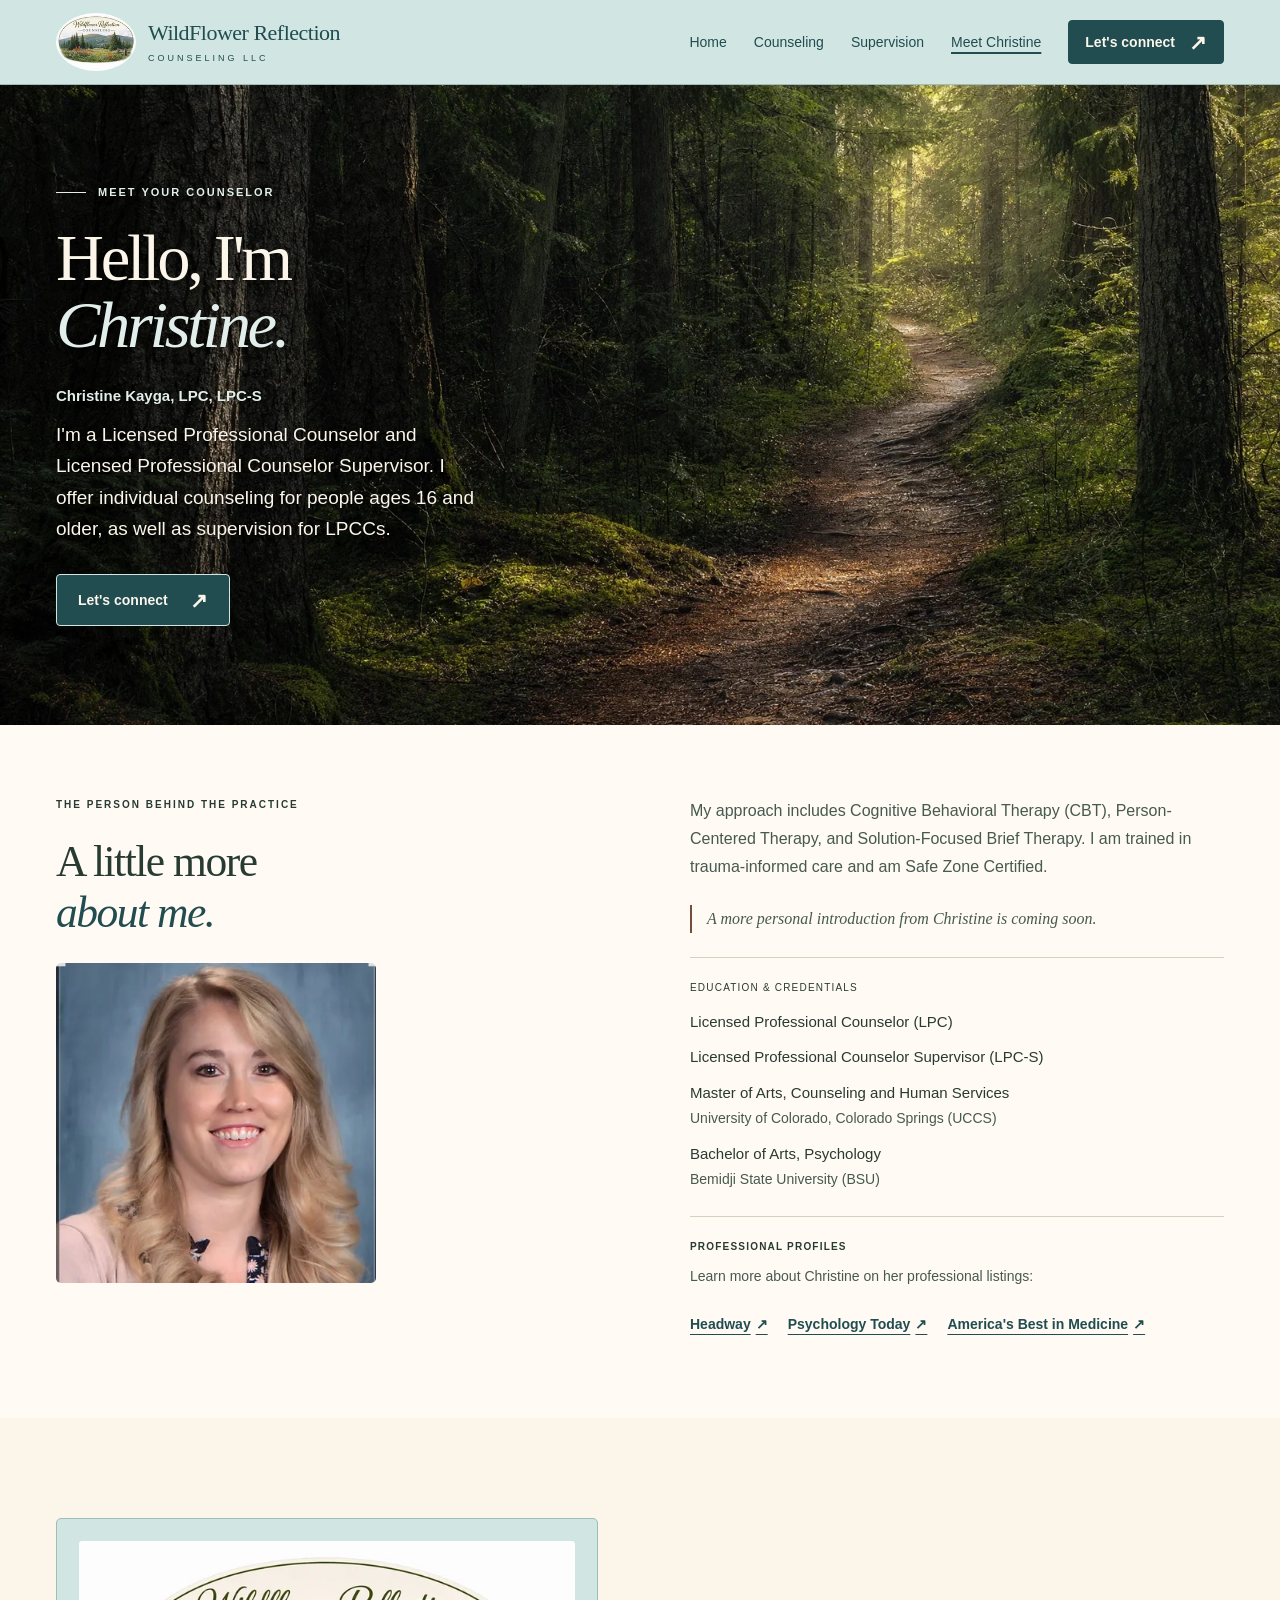
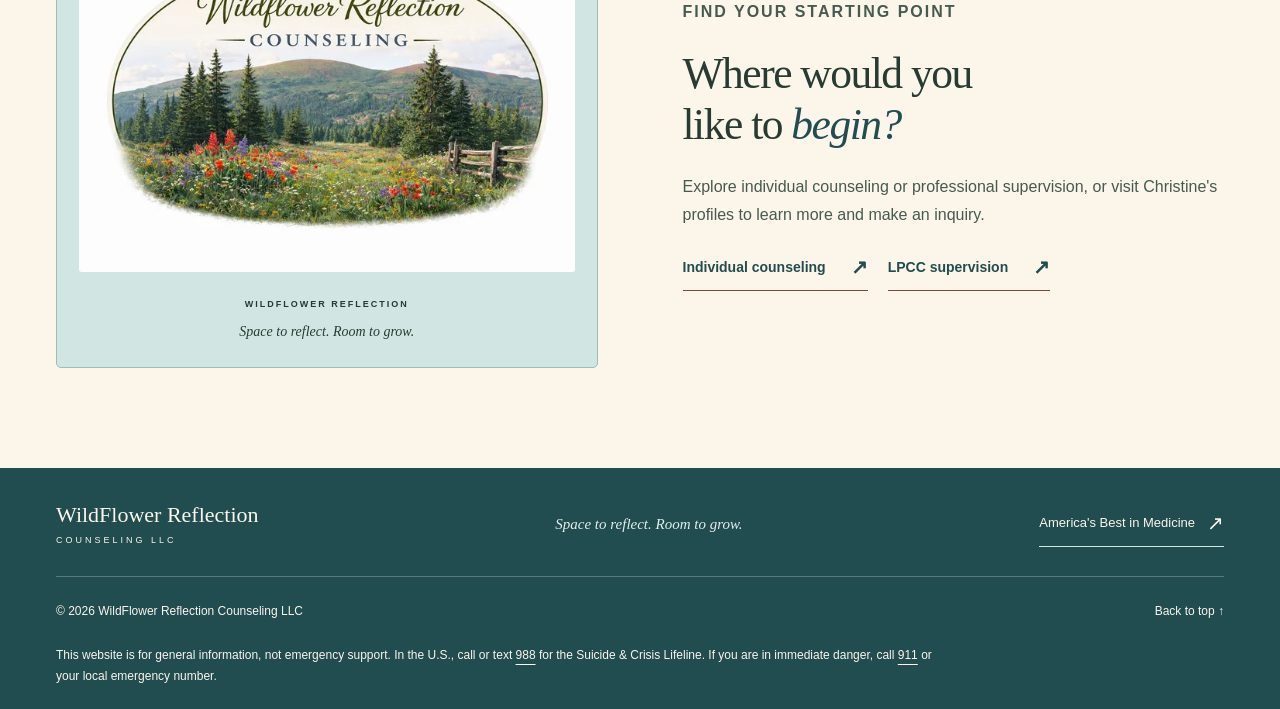
==== commit 8fa8ce11: "Restore full-background heroes with page-specific focal points Co-authored-by: Copilot <223556219+Co" ====
--- a/christine.html
+++ b/christine.html
@@ -7,7 +7,7 @@
     <meta name="description" content="Meet Christine Kayga, LPC, LPC-S. Explore her counseling approaches, education, and credentials at WildFlower Reflection Counseling LLC.">
     <title>Meet Christine Kayga | WildFlower Reflection Counseling</title>
     <link rel="icon" href="favicon.svg" type="image/svg+xml">
-    <link rel="stylesheet" href="styles.css?v=wildflower-full-photos">
+    <link rel="stylesheet" href="styles.css?v=wildflower-backgrounds">
     <script src="script.js" defer></script>
   </head>
   <body>
@@ -29,7 +29,7 @@
       </div>
     </header>
     <main id="main">
-      <section class="hero page-hero container" id="top" aria-labelledby="hero-title">
+      <section class="hero hero--christine page-hero container" id="top" aria-labelledby="hero-title">
         <div class="hero-copy">
           <p class="eyebrow"><span class="little-line"></span> MEET YOUR COUNSELOR</p>
           <h1 id="hero-title">Hello, I'm<br><em>Christine.</em></h1>
@@ -39,7 +39,7 @@
         </div>
         <div class="hero-visual">
           <div class="photo-frame" data-background-media>
-            <img class="hero-photo" src="image/christine-1200.webp" srcset="image/christine-640.webp 640w, image/christine-1200.webp 1200w, image/christine-1600.webp 1600w" sizes="(max-width: 800px) 100vw, min(51vw, 800px)" alt="" width="1200" height="1200" fetchpriority="high">
+            <img class="hero-photo" src="image/christine-1200.webp" srcset="image/christine-640.webp 640w, image/christine-1200.webp 1200w, image/christine-1600.webp 1600w" sizes="(max-width: 600px) 850px, (max-width: 800px) 1000px, 100vw" alt="" width="1200" height="1200" fetchpriority="high">
             <video class="background-video" data-src="" muted loop playsinline preload="none" aria-hidden="true" tabindex="-1"></video>
             <button class="video-toggle" type="button" hidden>Play background video</button>
           </div>
--- a/styles.css
+++ b/styles.css
@@ -51,30 +51,39 @@
 .hero .button { background: var(--patina); border-color: var(--turquoise); color: var(--cream); }
 .hero .button:hover { background: var(--patina-hover); }
 .site-header :focus-visible { outline-color: var(--patina); }
-.hero-visual :focus-visible, .site-footer :focus-visible { outline-color: var(--oat-light); }
-.hero { display: grid; grid-template-columns: minmax(0, 1fr) min(51%, 800px); align-items: center; width: 100%; background: var(--cream); color: var(--ink); }
-.hero-copy { justify-self: end; width: min(100%, 656px); padding: clamp(28px, 4vw, 64px); }
+.hero :focus-visible, .site-footer :focus-visible { outline-color: var(--oat-light); }
+.hero { position: relative; isolation: isolate; display: grid; align-items: center; width: 100%; min-height: clamp(640px, 48vw, 1000px); background: var(--patina); color: var(--cream); }
+.hero--home { --hero-position: 70% 12%; --hero-mobile-position: 72% 20%; }
+.hero--christine { --hero-position: 72% 50%; --hero-mobile-position: 75% 42%; }
+.hero--counseling { --hero-position: 68% 46%; --hero-mobile-position: 68% 44%; }
+.hero--supervision { --hero-position: 72% 48%; --hero-mobile-position: 74% 40%; }
+.hero--connect { --hero-position: 72% 45%; --hero-mobile-position: 74% 40%; }
+.hero-copy { position: relative; width: min(560px, calc(100% - 112px)); margin: 64px max(56px, calc((100% - 1200px) / 2)); text-shadow: 0 2px 6px #000000a6; }
 .hero-actions { display: flex; flex-wrap: wrap; gap: 12px; }
-.hero .button-outline { background: transparent; color: var(--patina); border-color: var(--patina); }
+.hero .button { text-shadow: none; }
+.hero .button-outline { background: var(--cream); color: var(--patina); border-color: var(--cream); }
 .hero .button-outline:hover { background: var(--turquoise); }
 .eyebrow { font-size: 10px; font-weight: 600; letter-spacing: 2px; line-height: 1.6; margin: 0 0 23px; }
-.hero .eyebrow { display: flex; gap: 12px; align-items: center; color: var(--patina); font-size: 11px; letter-spacing: 2px; }
+.hero .eyebrow { display: flex; gap: 12px; align-items: center; color: var(--turquoise-light); font-size: 11px; letter-spacing: 2px; }
 .little-line { width: 30px; height: 1px; background: currentColor; flex-shrink: 0; }
 h1, h2, h3, p { margin-top: 0; }
 h1, h2, h3 { font-family: var(--serif); font-weight: 400; }
 h1 { font-size: clamp(54px, 7.5vw, 108px); line-height: 1.01; letter-spacing: -.05em; margin-bottom: 24px; }
 h1 em, h2 em { font-weight: 400; color: var(--patina); }
 .hero h1 { font-size: clamp(44px, 5.2vw, 76px); }
+.hero h1 em { color: var(--turquoise-light); }
 .hero-description { max-width: 40ch; font-size: clamp(16px, 1.5vw, 19px); line-height: 1.65; margin-bottom: 30px; }
-.hero-visual, .photo-frame { position: relative; }
-.hero-photo { width: 100%; height: auto; }
+.hero-visual { position: absolute; z-index: -1; inset: 0; }
+.photo-frame { position: absolute; inset: 0; overflow: hidden; }
+.hero-photo { width: 100%; height: 100%; object-fit: cover; object-position: var(--hero-position, center); }
 .background-video { position: absolute; inset: 0; width: 100%; height: 100%; object-fit: cover; opacity: 0; pointer-events: none; }
 .has-video .background-video { opacity: 1; }
 .video-toggle { position: absolute; z-index: 2; bottom: 36px; right: clamp(20px, 4vw, 56px); min-height: 44px; width: max-content; max-width: calc(100% - 40px); padding: 9px 16px; border: 1px solid #ffffff80; border-radius: 4px; background: var(--patina); color: white; font-size: 12px; cursor: pointer; pointer-events: auto; }
 .video-toggle:hover { background: var(--patina-hover); }
 .video-toggle[hidden] { display: none; }
 .video-status:not(.sr-only) { position: absolute; z-index: 2; right: clamp(20px, 4vw, 56px); bottom: 88px; max-width: min(32ch, calc(100% - 40px)); padding: 8px 12px; border-radius: 4px; background: var(--patina); color: var(--cream); font-size: 12px; line-height: 1.5; margin: 0; }
-.credential-line { color: var(--patina); font-weight: 600; font-size: 15px; margin-bottom: 10px; }
+.hero:has(.video-toggle:not([hidden])) .hero-copy { margin-bottom: 176px; }
+.credential-line { color: var(--turquoise-light); font-weight: 600; font-size: 15px; margin-bottom: 10px; }
 .christine-portrait { width: min(100%, 320px); margin-block: 24px 0; border-radius: 5px; }
 .approach-grid { display: grid; grid-template-columns: repeat(3, minmax(0, 1fr)); gap: 20px; }
 .approach-grid .service-card { padding: 28px; }
@@ -181,9 +190,7 @@
   .js .menu-toggle { display: flex; align-items: center; gap: 8px; min-height: 44px; background: transparent; border: 1px solid var(--patina); padding: 6px 12px; border-radius: 3px; font-size: 13px; color: inherit; }
   .js .primary-nav { display: none; }
   .js .primary-nav.is-open { display: flex; max-height: max(75px, calc(100dvh - 100px)); overflow: auto; padding: 8px 6px; }
-  .hero { grid-template-columns: minmax(0, 1fr); }
-  .hero-visual { grid-row: 1; }
-  .hero-copy { justify-self: center; }
+  .hero-copy { width: min(520px, calc(100% - 64px)); margin-inline: 32px; }
   .approach-grid { grid-template-columns: 1fr; }
   .approach-grid .service-card p { max-width: none; font-size: 14px; }
   .values-inner { gap: 22px; font-size: 9px; letter-spacing: .5px; }
@@ -206,7 +213,9 @@
   .primary-nav, .js .primary-nav.is-open { flex-direction: column; align-items: stretch; gap: 0; }
   .primary-nav > a { padding: 12px; justify-content: center; text-align: center; }
   .primary-nav .button { margin-top: 8px; }
-  .hero-copy { padding: 34px 20px 40px; }
+  .hero { min-height: 720px; align-items: end; }
+  .hero-copy { width: calc(100% - 40px); margin: 260px 20px 48px; }
+  .hero-photo { object-position: var(--hero-mobile-position, center); }
   .hero .eyebrow { font-size: 10px; letter-spacing: 1.2px; margin-bottom: 18px; }
   .hero h1 { font-size: clamp(38px, 9.5vw, 56px); }
   .hero-actions { flex-direction: column; align-items: stretch; max-width: 335px; }
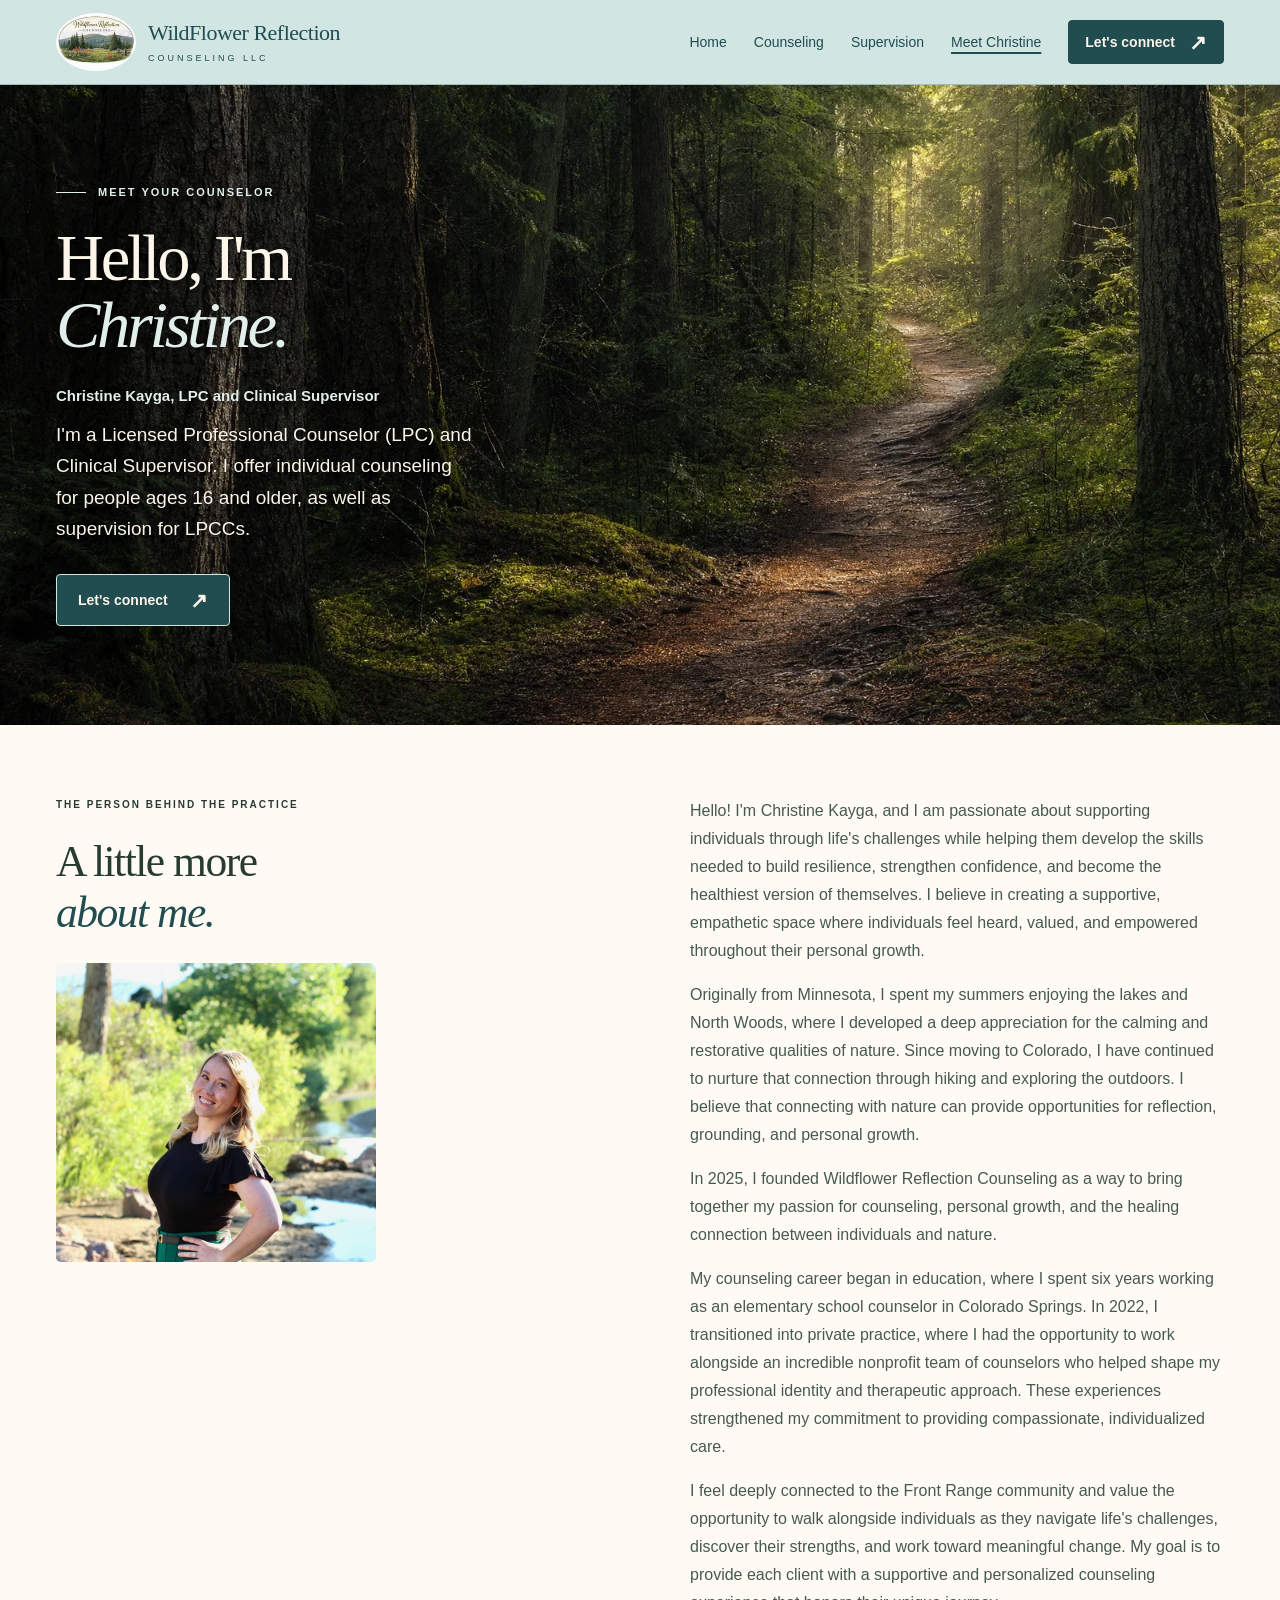
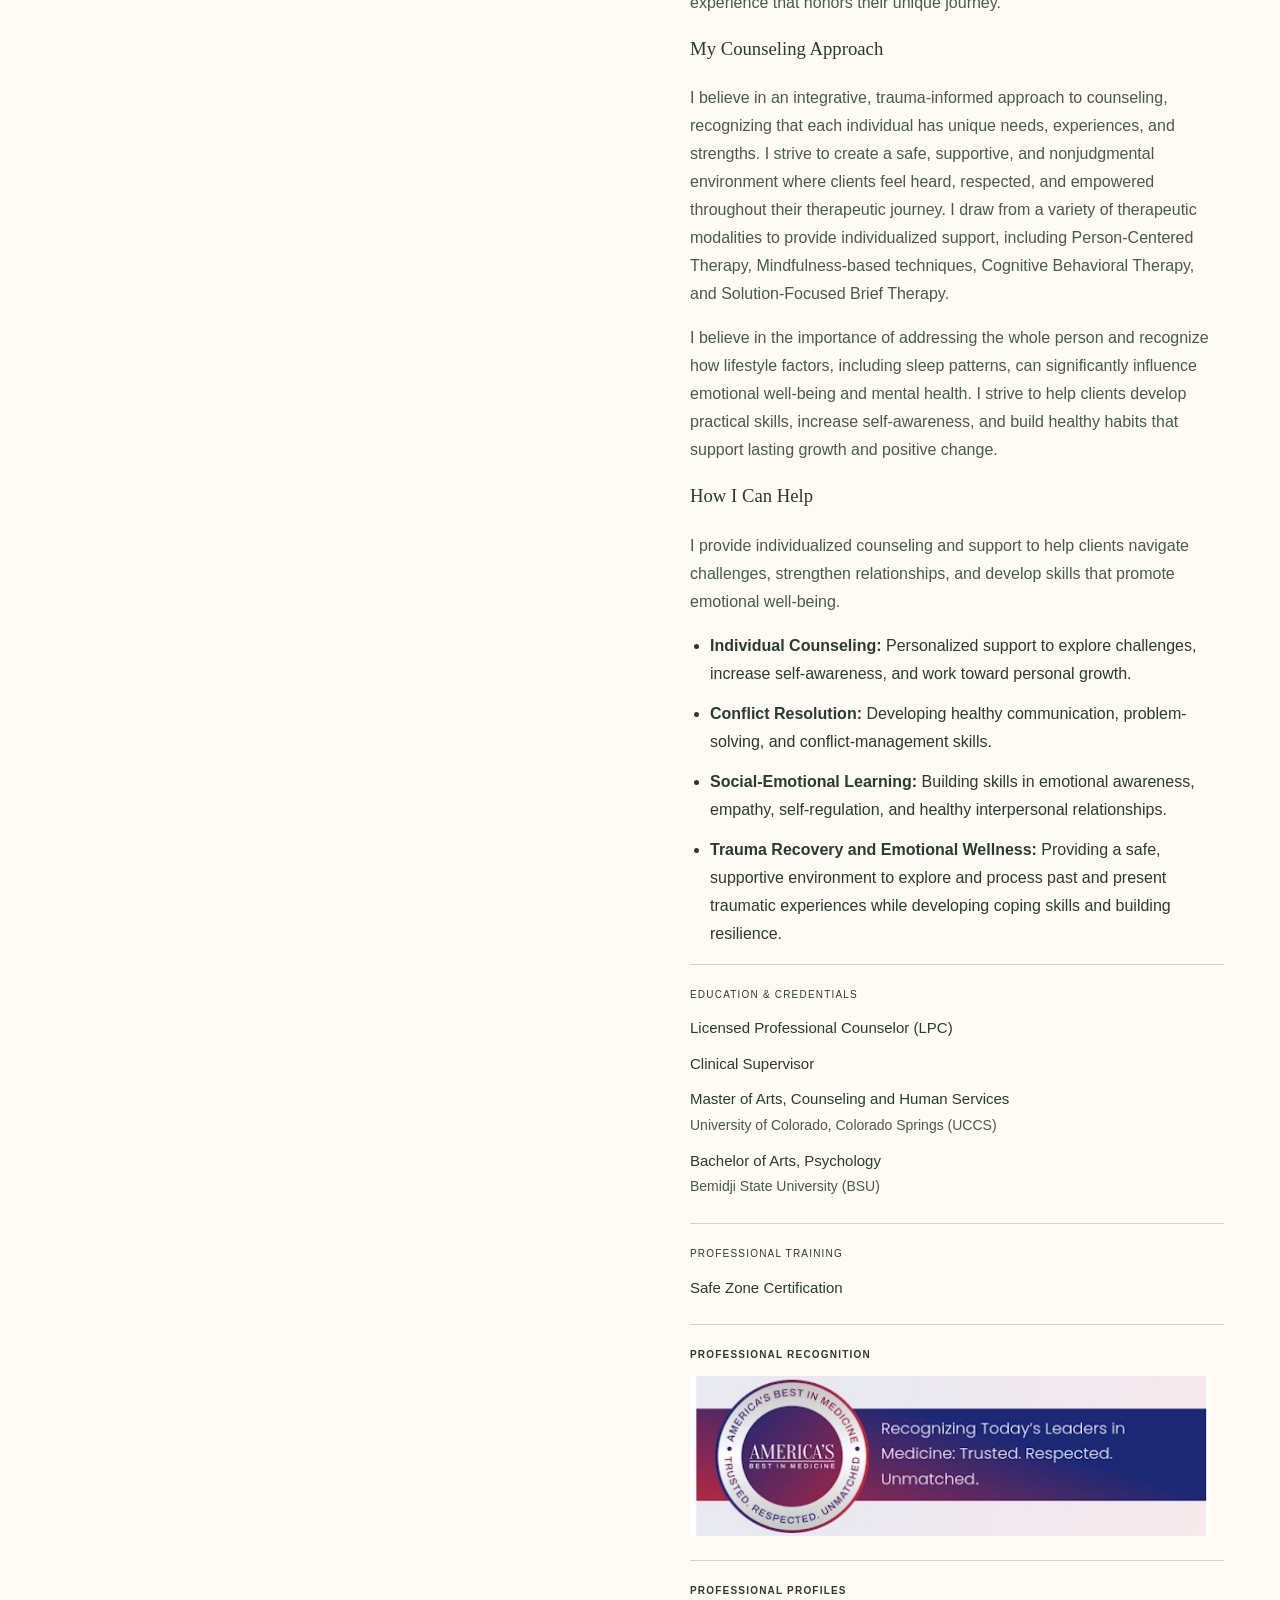
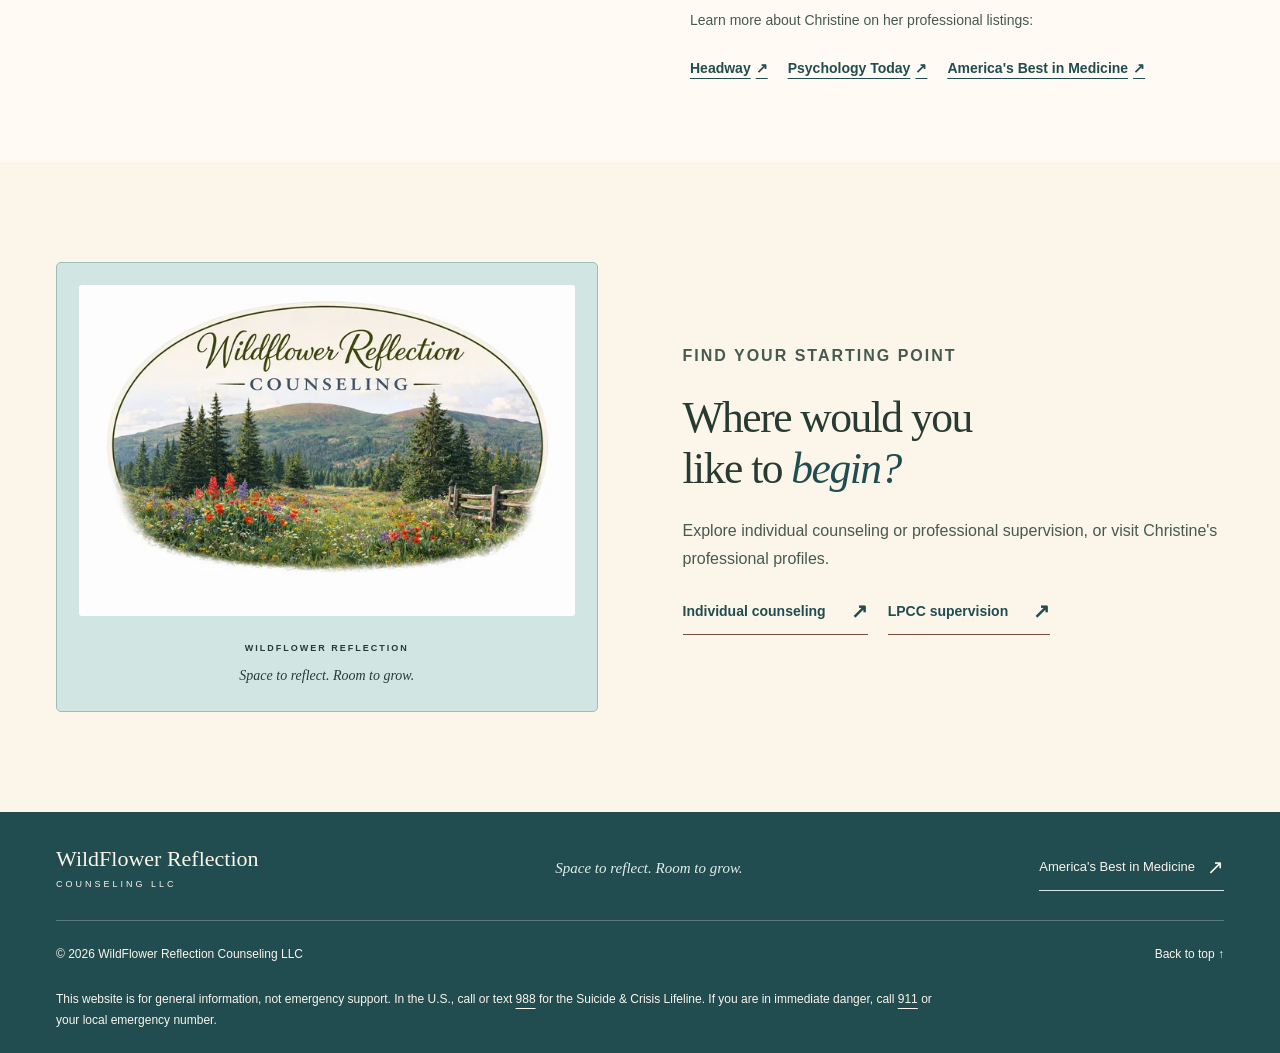
==== commit aa0b8d84: "Update Christine bio and profile content Co-authored-by: copilot-swe-agent[bot] <198982749+Copilot@u" ====
--- a/christine.html
+++ b/christine.html
@@ -4,10 +4,10 @@
     <meta charset="utf-8">
     <meta name="viewport" content="width=device-width, initial-scale=1">
     <meta name="theme-color" content="#d1e6e3">
-    <meta name="description" content="Meet Christine Kayga, LPC, LPC-S. Explore her counseling approaches, education, and credentials at WildFlower Reflection Counseling LLC.">
+    <meta name="description" content="Meet Christine Kayga, LPC and Clinical Supervisor. Learn about her integrative, trauma-informed counseling approach and professional background.">
     <title>Meet Christine Kayga | WildFlower Reflection Counseling</title>
     <link rel="icon" href="favicon.svg" type="image/svg+xml">
-    <link rel="stylesheet" href="styles.css?v=wildflower-backgrounds">
+    <link rel="stylesheet" href="styles.css?v=wildflower-profile-updates">
     <script src="script.js" defer></script>
   </head>
   <body>
@@ -33,8 +33,8 @@
         <div class="hero-copy">
           <p class="eyebrow"><span class="little-line"></span> MEET YOUR COUNSELOR</p>
           <h1 id="hero-title">Hello, I'm<br><em>Christine.</em></h1>
-          <p class="credential-line">Christine Kayga, LPC, LPC-S</p>
-          <p class="hero-description">I'm a Licensed Professional Counselor and Licensed Professional Counselor Supervisor. I offer individual counseling for people ages 16 and older, as well as supervision for LPCCs.</p>
+          <p class="credential-line">Christine Kayga, LPC and Clinical Supervisor</p>
+          <p class="hero-description">I'm a Licensed Professional Counselor (LPC) and Clinical Supervisor. I offer individual counseling for people ages 16 and older, as well as supervision for LPCCs.</p>
           <a class="button" href="connect.html">Let's connect <span aria-hidden="true">↗</span></a>
         </div>
         <div class="hero-visual">
@@ -51,14 +51,28 @@
           <div>
             <p class="eyebrow">THE PERSON BEHIND THE PRACTICE</p>
             <h2 id="bio-title">A little more<br><em>about me.</em></h2>
-            <img class="christine-portrait" src="image/christine-kayga-portrait.webp" alt="Christine Kayga" width="500" height="500" loading="lazy" decoding="async">
+            <img class="christine-portrait" src="image/headshot2.jpg" alt="Christine Kayga" width="1280" height="1196" loading="lazy" decoding="async">
           </div>
           <div class="about-copy">
-            <p>My approach includes Cognitive Behavioral Therapy (CBT), Person-Centered Therapy, and Solution-Focused Brief Therapy. I am trained in trauma-informed care and am Safe Zone Certified.</p>
-            <!-- Replace this note with Christine's approved first-person bio when supplied. -->
-            <p class="bio-note">A more personal introduction from Christine is coming soon.</p>
-            <!-- Add Christine's approved mission statement here when supplied. -->
-            <div class="education"><h3>Education &amp; credentials</h3><ul><li><strong>Licensed Professional Counselor (LPC)</strong></li><li><strong>Licensed Professional Counselor Supervisor (LPC-S)</strong></li><li><strong>Master of Arts, Counseling and Human Services</strong><span>University of Colorado, Colorado Springs (UCCS)</span></li><li><strong>Bachelor of Arts, Psychology</strong><span>Bemidji State University (BSU)</span></li></ul></div>
+            <p>Hello! I'm Christine Kayga, and I am passionate about supporting individuals through life's challenges while helping them develop the skills needed to build resilience, strengthen confidence, and become the healthiest version of themselves. I believe in creating a supportive, empathetic space where individuals feel heard, valued, and empowered throughout their personal growth.</p>
+            <p>Originally from Minnesota, I spent my summers enjoying the lakes and North Woods, where I developed a deep appreciation for the calming and restorative qualities of nature. Since moving to Colorado, I have continued to nurture that connection through hiking and exploring the outdoors. I believe that connecting with nature can provide opportunities for reflection, grounding, and personal growth.</p>
+            <p>In 2025, I founded Wildflower Reflection Counseling as a way to bring together my passion for counseling, personal growth, and the healing connection between individuals and nature.</p>
+            <p>My counseling career began in education, where I spent six years working as an elementary school counselor in Colorado Springs. In 2022, I transitioned into private practice, where I had the opportunity to work alongside an incredible nonprofit team of counselors who helped shape my professional identity and therapeutic approach. These experiences strengthened my commitment to providing compassionate, individualized care.</p>
+            <p>I feel deeply connected to the Front Range community and value the opportunity to walk alongside individuals as they navigate life's challenges, discover their strengths, and work toward meaningful change. My goal is to provide each client with a supportive and personalized counseling experience that honors their unique journey.</p>
+            <h3>My Counseling Approach</h3>
+            <p>I believe in an integrative, trauma-informed approach to counseling, recognizing that each individual has unique needs, experiences, and strengths. I strive to create a safe, supportive, and nonjudgmental environment where clients feel heard, respected, and empowered throughout their therapeutic journey. I draw from a variety of therapeutic modalities to provide individualized support, including Person-Centered Therapy, Mindfulness-based techniques, Cognitive Behavioral Therapy, and Solution-Focused Brief Therapy.</p>
+            <p>I believe in the importance of addressing the whole person and recognize how lifestyle factors, including sleep patterns, can significantly influence emotional well-being and mental health. I strive to help clients develop practical skills, increase self-awareness, and build healthy habits that support lasting growth and positive change.</p>
+            <h3>How I Can Help</h3>
+            <p>I provide individualized counseling and support to help clients navigate challenges, strengthen relationships, and develop skills that promote emotional well-being.</p>
+            <ul class="bio-services">
+              <li><strong>Individual Counseling:</strong> Personalized support to explore challenges, increase self-awareness, and work toward personal growth.</li>
+              <li><strong>Conflict Resolution:</strong> Developing healthy communication, problem-solving, and conflict-management skills.</li>
+              <li><strong>Social-Emotional Learning:</strong> Building skills in emotional awareness, empathy, self-regulation, and healthy interpersonal relationships.</li>
+              <li><strong>Trauma Recovery and Emotional Wellness:</strong> Providing a safe, supportive environment to explore and process past and present traumatic experiences while developing coping skills and building resilience.</li>
+            </ul>
+            <div class="education"><h3>Education &amp; credentials</h3><ul><li><strong>Licensed Professional Counselor (LPC)</strong></li><li><strong>Clinical Supervisor</strong></li><li><strong>Master of Arts, Counseling and Human Services</strong><span>University of Colorado, Colorado Springs (UCCS)</span></li><li><strong>Bachelor of Arts, Psychology</strong><span>Bemidji State University (BSU)</span></li></ul></div>
+            <div class="education"><h3>Professional training</h3><ul><li><strong>Safe Zone Certification</strong></li></ul></div>
+            <figure class="medicine-recognition"><figcaption>Professional recognition</figcaption><a href="https://americasbestinmedicine.com/providers/christinem-kayga" target="_blank" rel="noopener noreferrer"><img src="image/badge.jpg" alt="America's Best in Medicine: Recognizing Today's Leaders in Medicine—Trusted. Respected. Unmatched." width="512" height="158" loading="lazy" decoding="async"></a></figure>
             <div class="professional-profiles">
               <h3>Professional profiles</h3>
               <p>Learn more about Christine on her professional listings:</p>
@@ -76,7 +90,7 @@
           <div class="logo-mat"><img src="image/wildflower-logo-640.webp" alt="Wildflower Reflection Counseling logo featuring a mountain meadow in bloom" width="640" height="427" loading="lazy" decoding="async"></div>
           <div class="about-caption"><span class="eyebrow">WILDFLOWER REFLECTION</span><span>Space to reflect. Room to grow.</span></div>
         </div>
-        <div class="approach-copy"><p class="eyebrow">FIND YOUR STARTING POINT</p><h2 id="story-title">Where would you<br>like to <em>begin?</em></h2><p>Explore individual counseling or professional supervision, or visit Christine's profiles to learn more and make an inquiry.</p><div class="page-links"><a class="text-link" href="counseling.html">Individual counseling <span aria-hidden="true">↗</span></a><a class="text-link" href="supervision.html">LPCC supervision <span aria-hidden="true">↗</span></a></div></div>
+        <div class="approach-copy"><p class="eyebrow">FIND YOUR STARTING POINT</p><h2 id="story-title">Where would you<br>like to <em>begin?</em></h2><p>Explore individual counseling or professional supervision, or visit Christine's professional profiles.</p><div class="page-links"><a class="text-link" href="counseling.html">Individual counseling <span aria-hidden="true">↗</span></a><a class="text-link" href="supervision.html">LPCC supervision <span aria-hidden="true">↗</span></a></div></div>
       </section>
     </main>
     <footer class="site-footer">
--- a/styles.css
+++ b/styles.css
@@ -143,6 +143,13 @@
 .education li { font-size: 15px; line-height: 1.7; margin-top: 10px; }
 .education strong { font-weight: 500; display: block; }
 .education li span { color: var(--muted); font-size: 14px; }
+.education + .education { margin-top: 24px; }
+.bio-services { padding-left: 20px; }
+.bio-services li { margin-top: 12px; }
+.medicine-recognition { margin: 24px 0 0; border-top: 1px solid var(--line); padding-top: 21px; }
+.medicine-recognition figcaption { margin-bottom: 12px; font-family: var(--sans); font-size: 10px; font-weight: 600; letter-spacing: 1.2px; text-transform: uppercase; }
+.medicine-recognition a { display: block; width: min(100%, 520px); }
+.medicine-recognition img { display: block; width: 100%; height: auto; }
 .professional-profiles { border-top: 1px solid var(--line); margin-top: 24px; padding-top: 21px; }
 .professional-profiles h3 { font-family: var(--sans); font-size: 10px; font-weight: 600; letter-spacing: 1.2px; text-transform: uppercase; margin-bottom: 8px; }
 .professional-profiles p { font-size: 14px; }
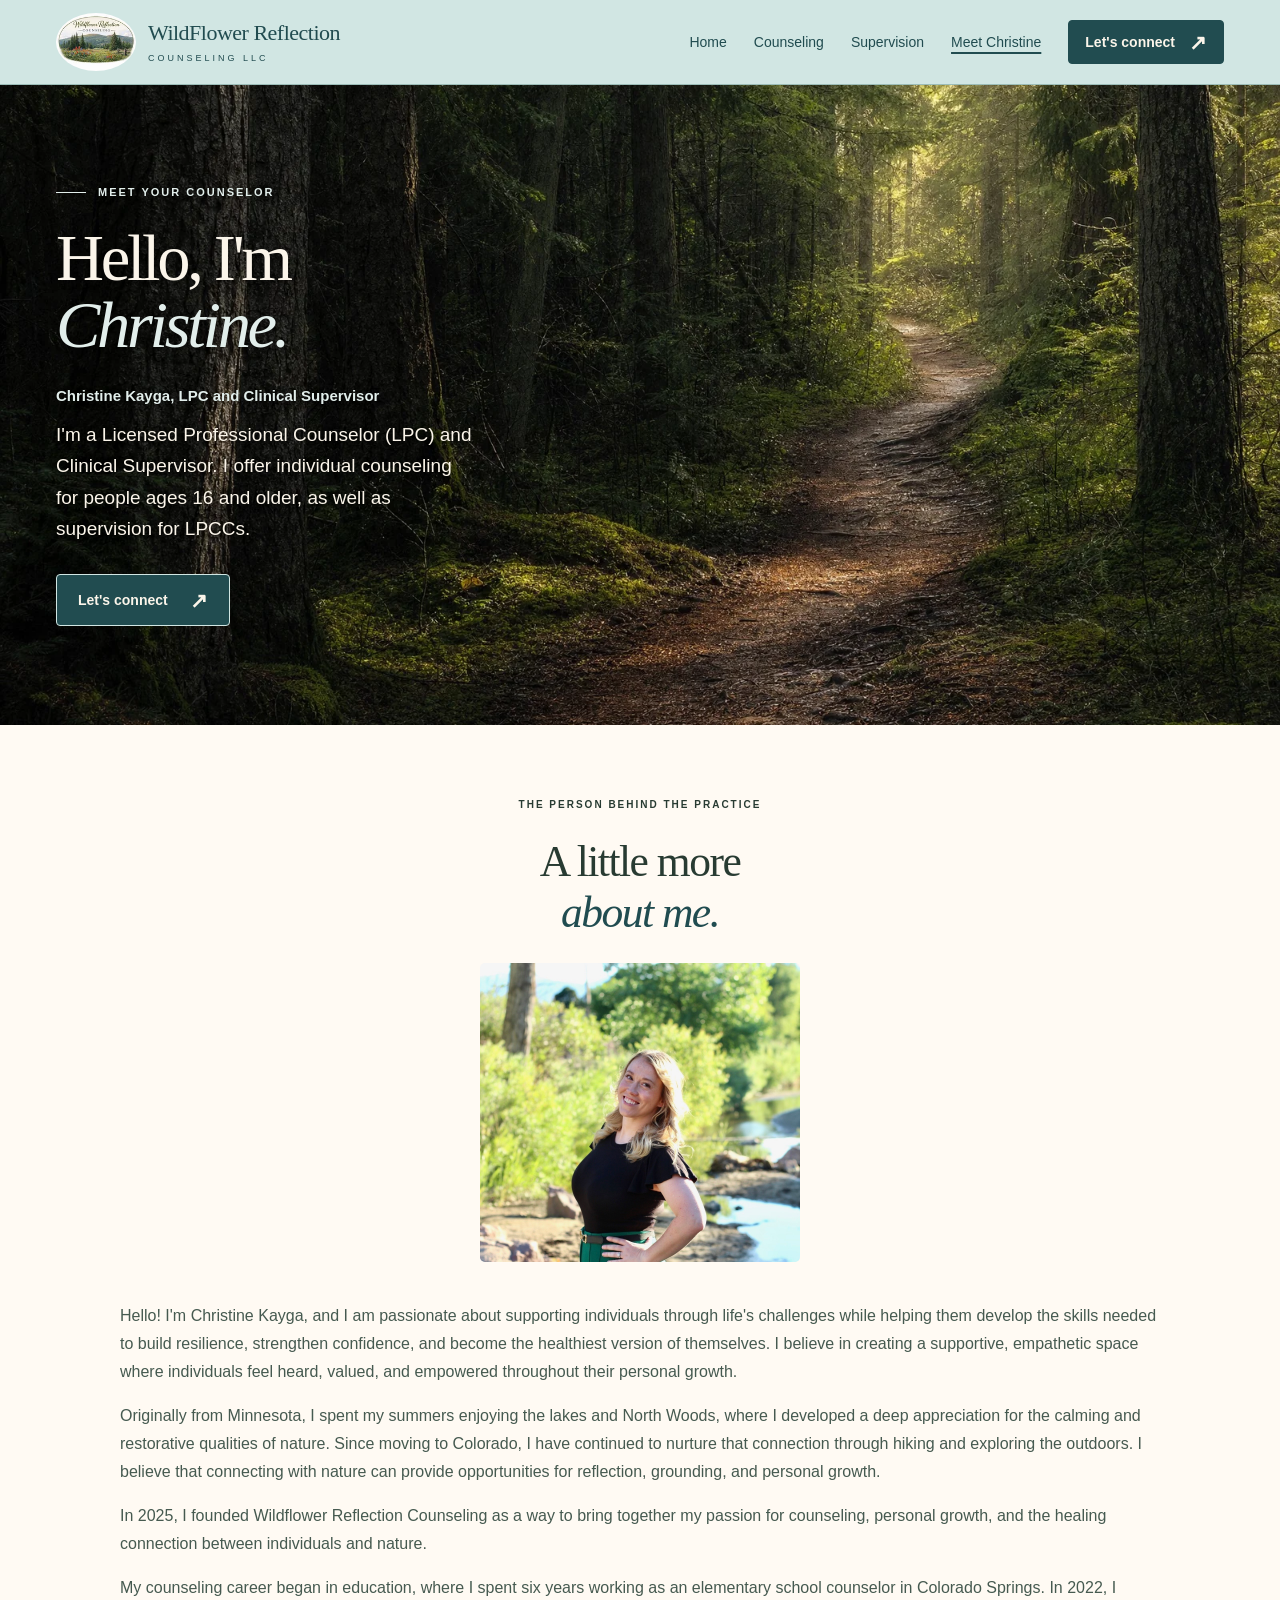
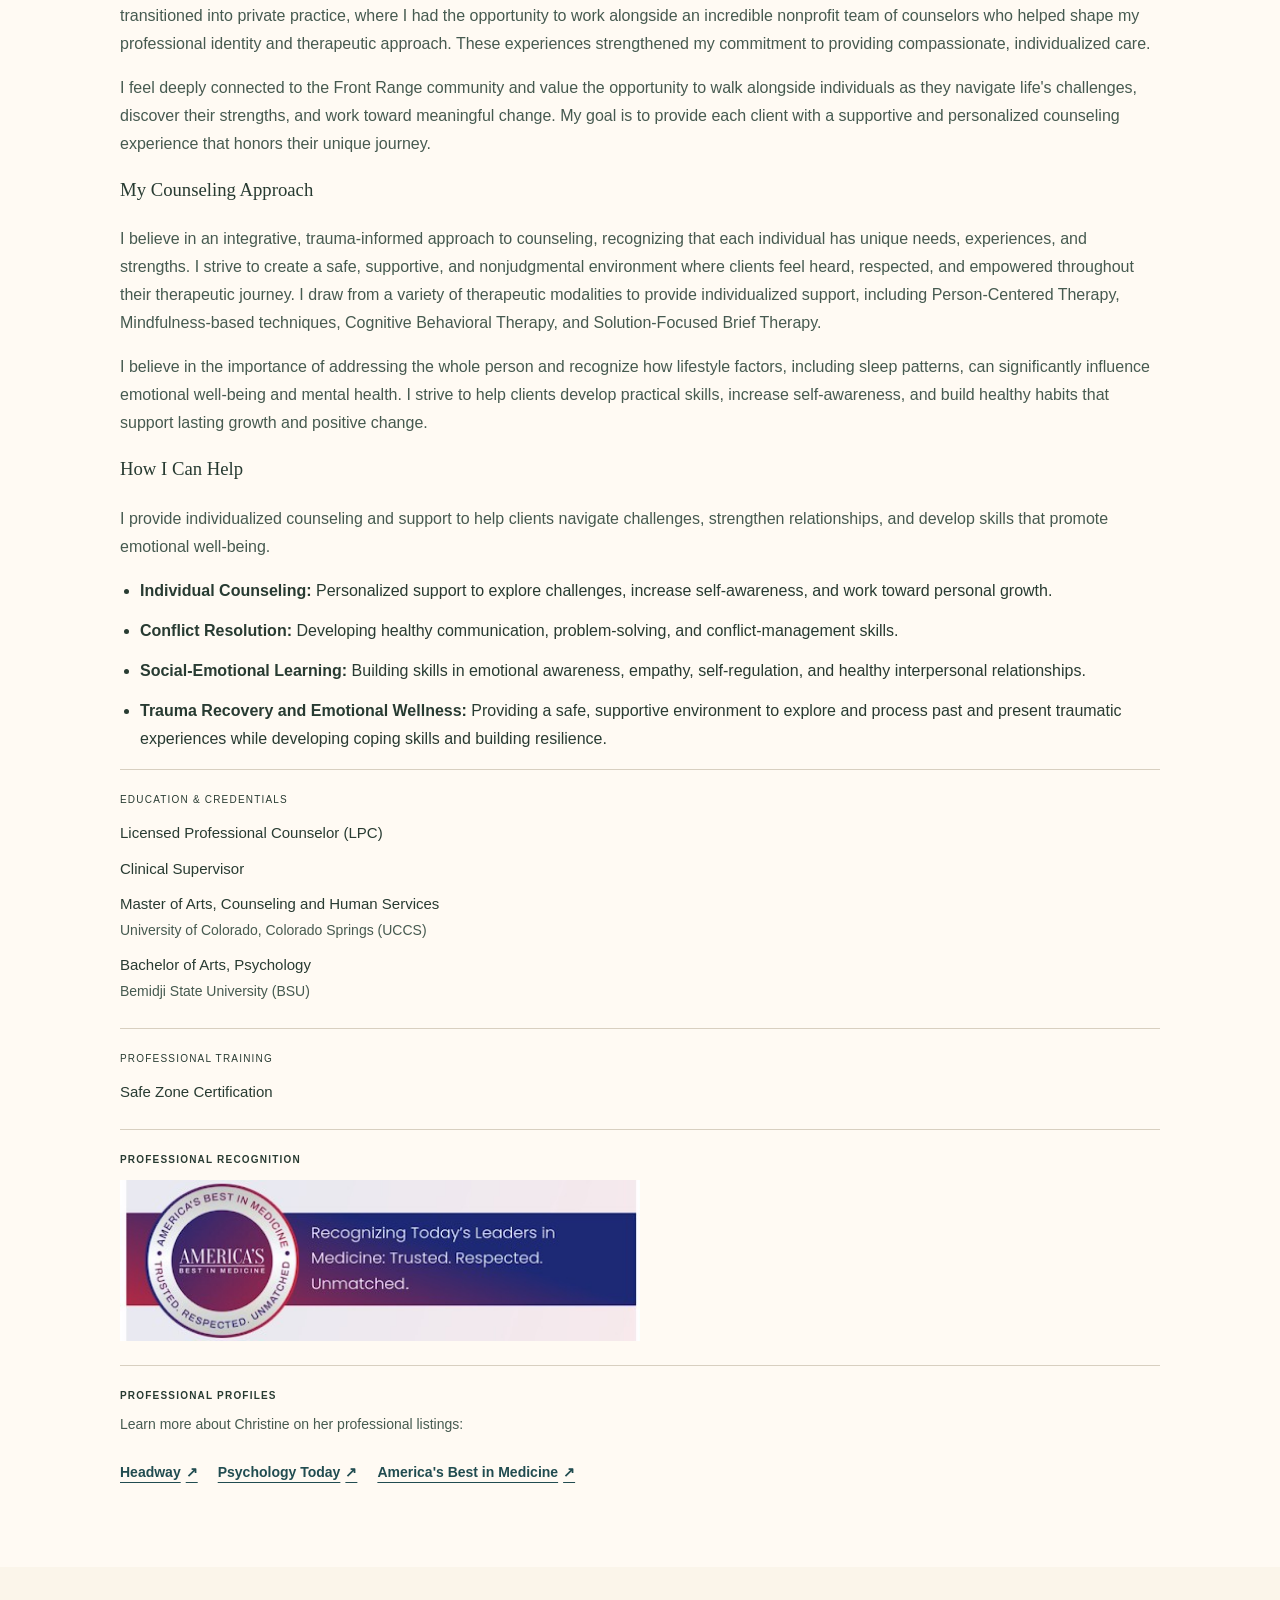
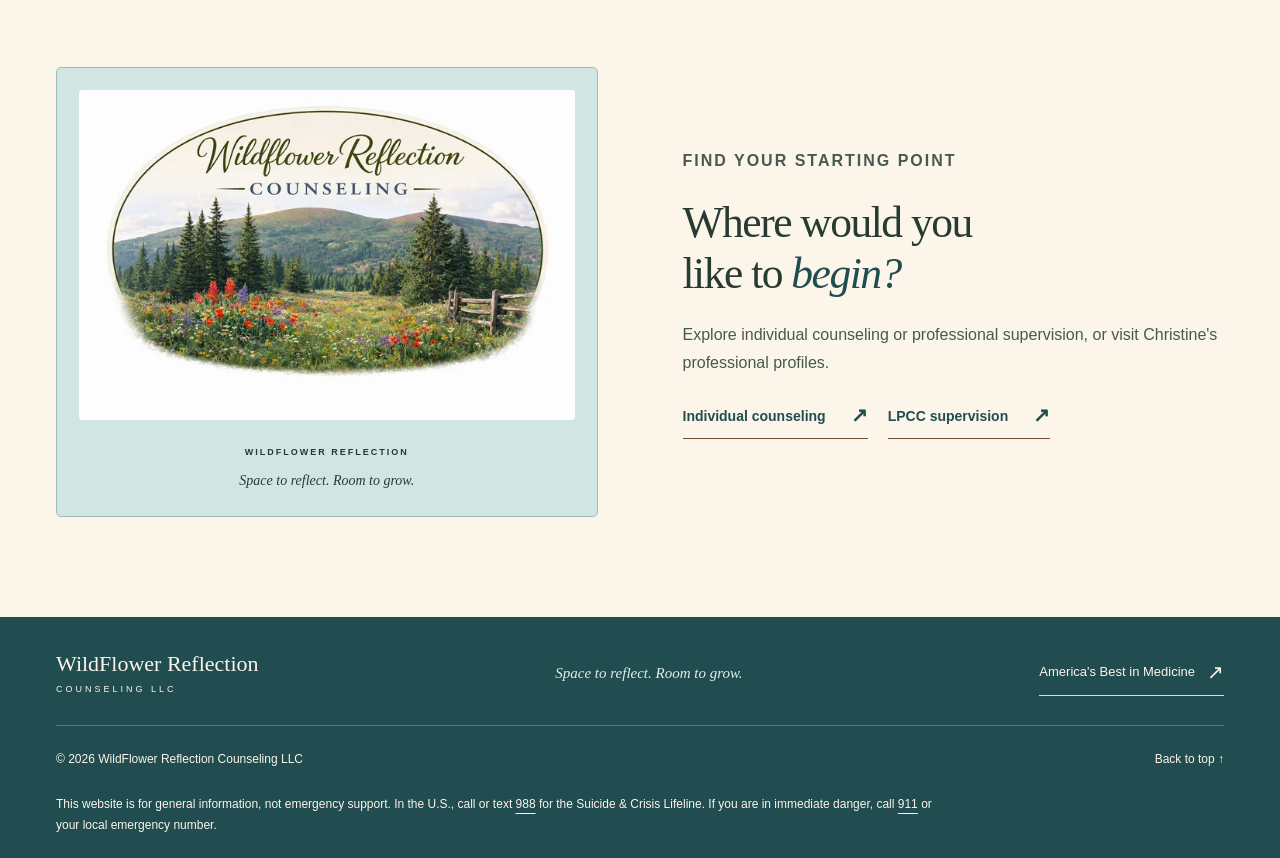
==== commit 5e2cadfb: "Center desktop Christine bio layout Co-authored-by: copilot-swe-agent[bot] <198982749+Copilot@users." ====
--- a/christine.html
+++ b/christine.html
@@ -7,7 +7,7 @@
     <meta name="description" content="Meet Christine Kayga, LPC and Clinical Supervisor. Learn about her integrative, trauma-informed counseling approach and professional background.">
     <title>Meet Christine Kayga | WildFlower Reflection Counseling</title>
     <link rel="icon" href="favicon.svg" type="image/svg+xml">
-    <link rel="stylesheet" href="styles.css?v=wildflower-profile-updates">
+    <link rel="stylesheet" href="styles.css?v=wildflower-centered-bio">
     <script src="script.js" defer></script>
   </head>
   <body>
@@ -47,7 +47,7 @@
         </div>
       </section>
       <section class="faq-section section" aria-labelledby="bio-title">
-        <div class="container approach-section">
+        <div class="container approach-section christine-bio">
           <div>
             <p class="eyebrow">THE PERSON BEHIND THE PRACTICE</p>
             <h2 id="bio-title">A little more<br><em>about me.</em></h2>
--- a/styles.css
+++ b/styles.css
@@ -177,6 +177,13 @@
 .footer-bottom a { display: inline-flex; align-items: center; min-height: 44px; text-decoration: none; }
 .crisis-note { font-size: 12px; color: var(--cream); margin: 12px 0 0; max-width: 890px; }
 
+@media (min-width: 601px) {
+  .christine-bio { grid-template-columns: minmax(0, 1fr); gap: 40px; }
+  .christine-bio > :first-child { text-align: center; }
+  .christine-bio .christine-portrait { margin-inline: auto; }
+  .christine-bio .about-copy { width: min(100%, 1040px); margin-inline: auto; }
+}
+
 @media (max-width: 1100px) {
   .container:not(.hero) { width: calc(100% - 64px); }
   .brand-name { font-size: 19px; }
